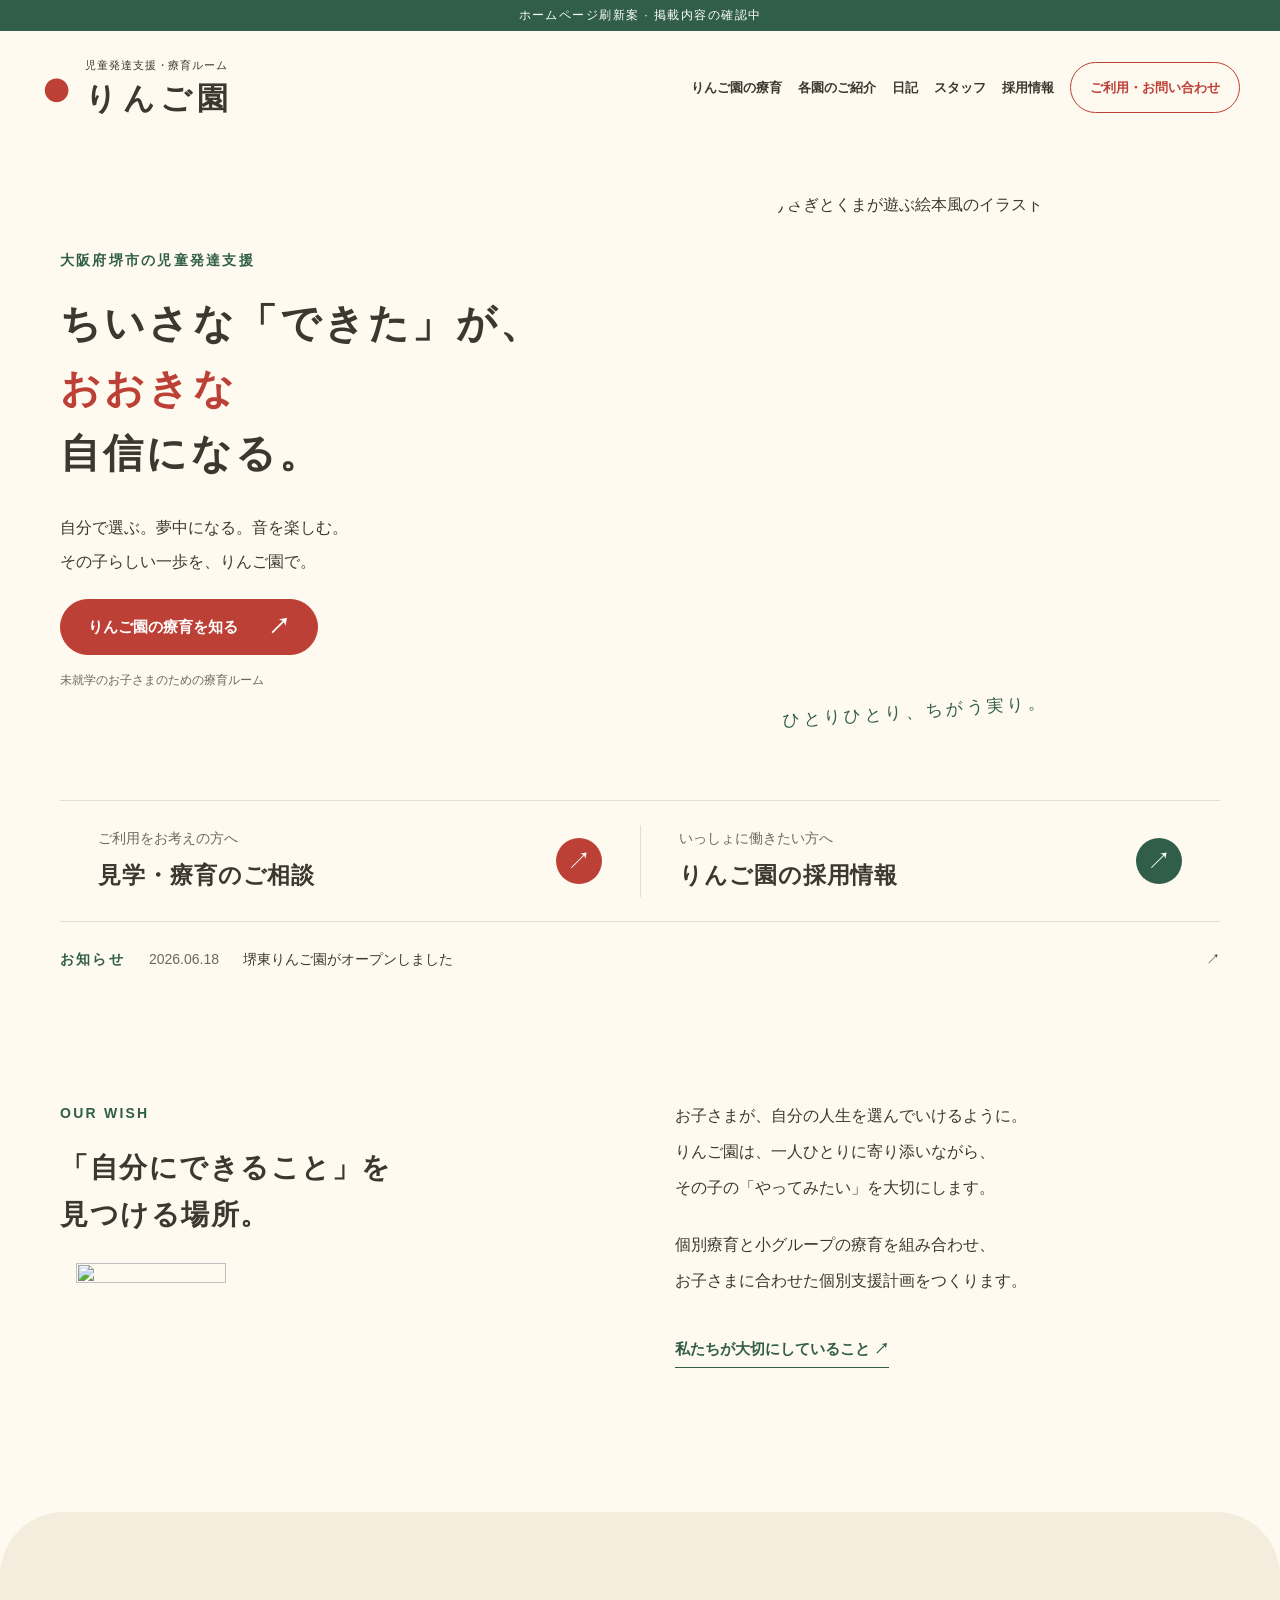
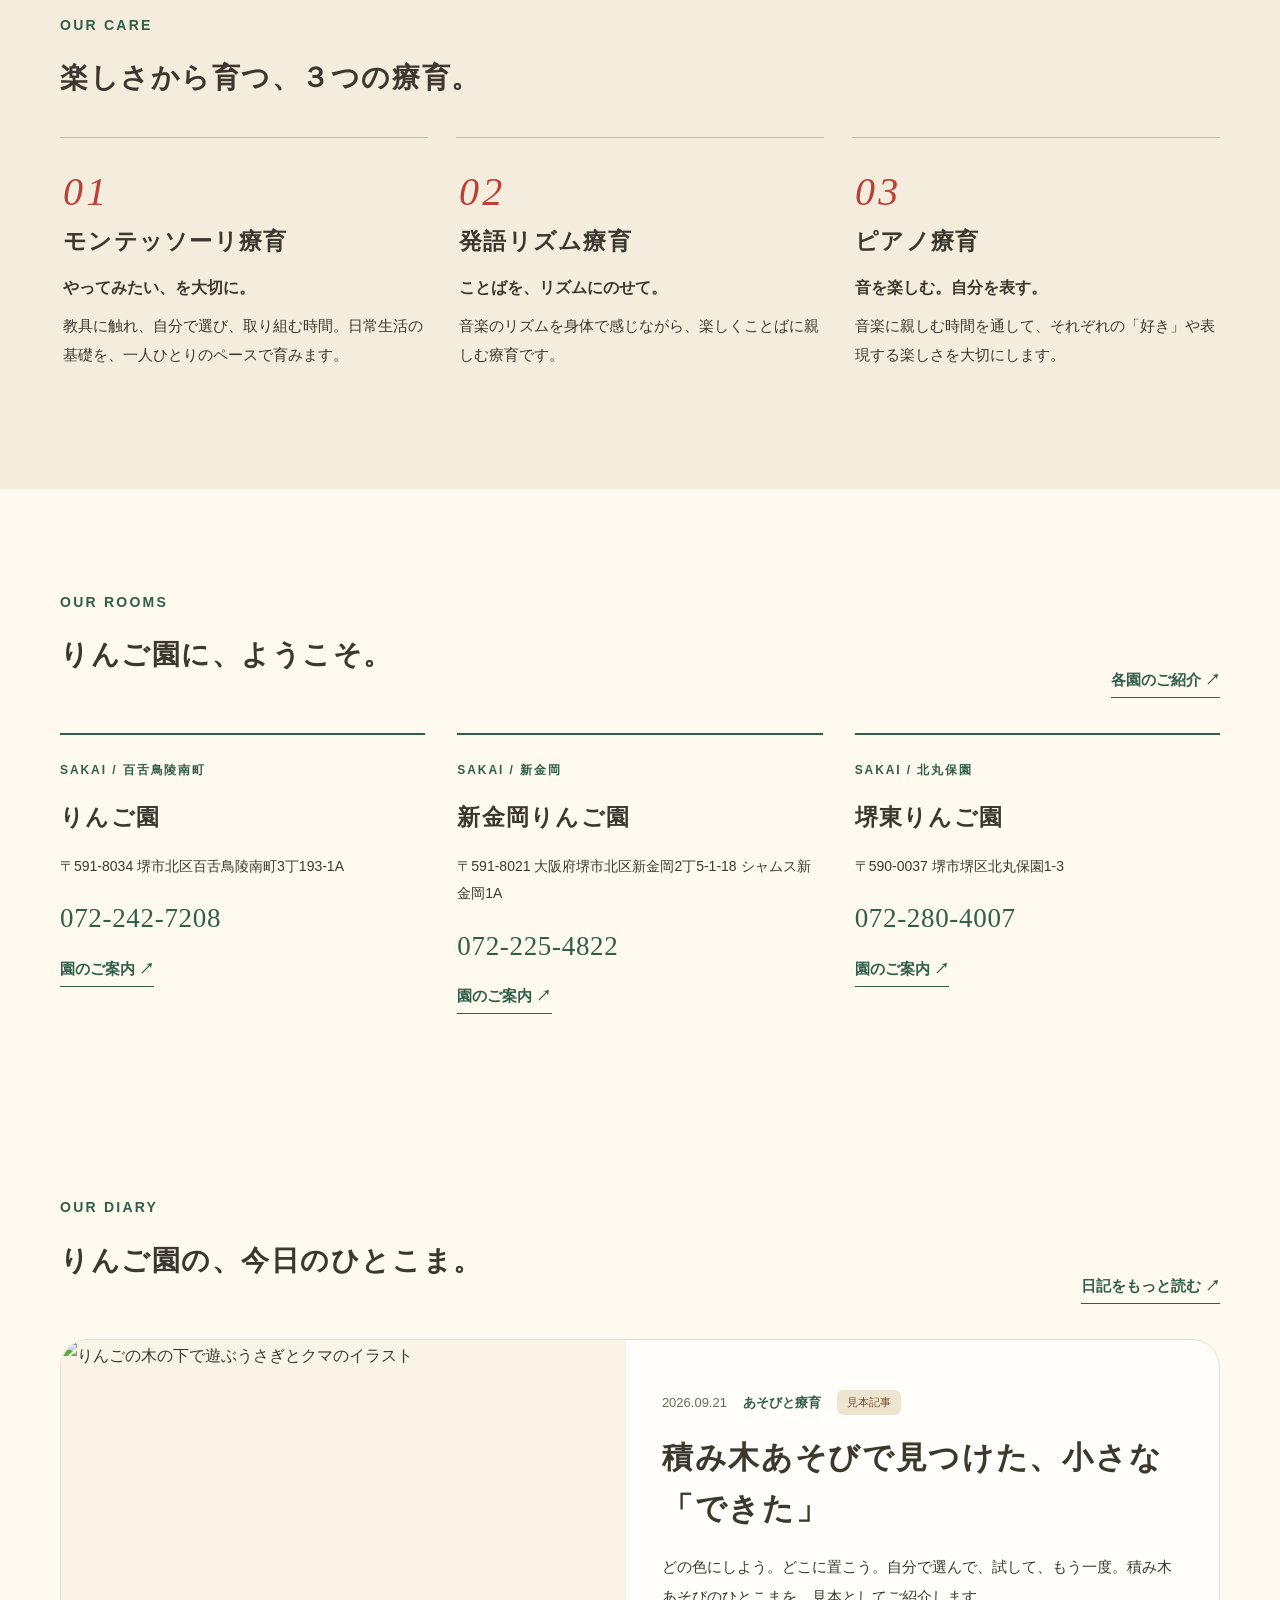
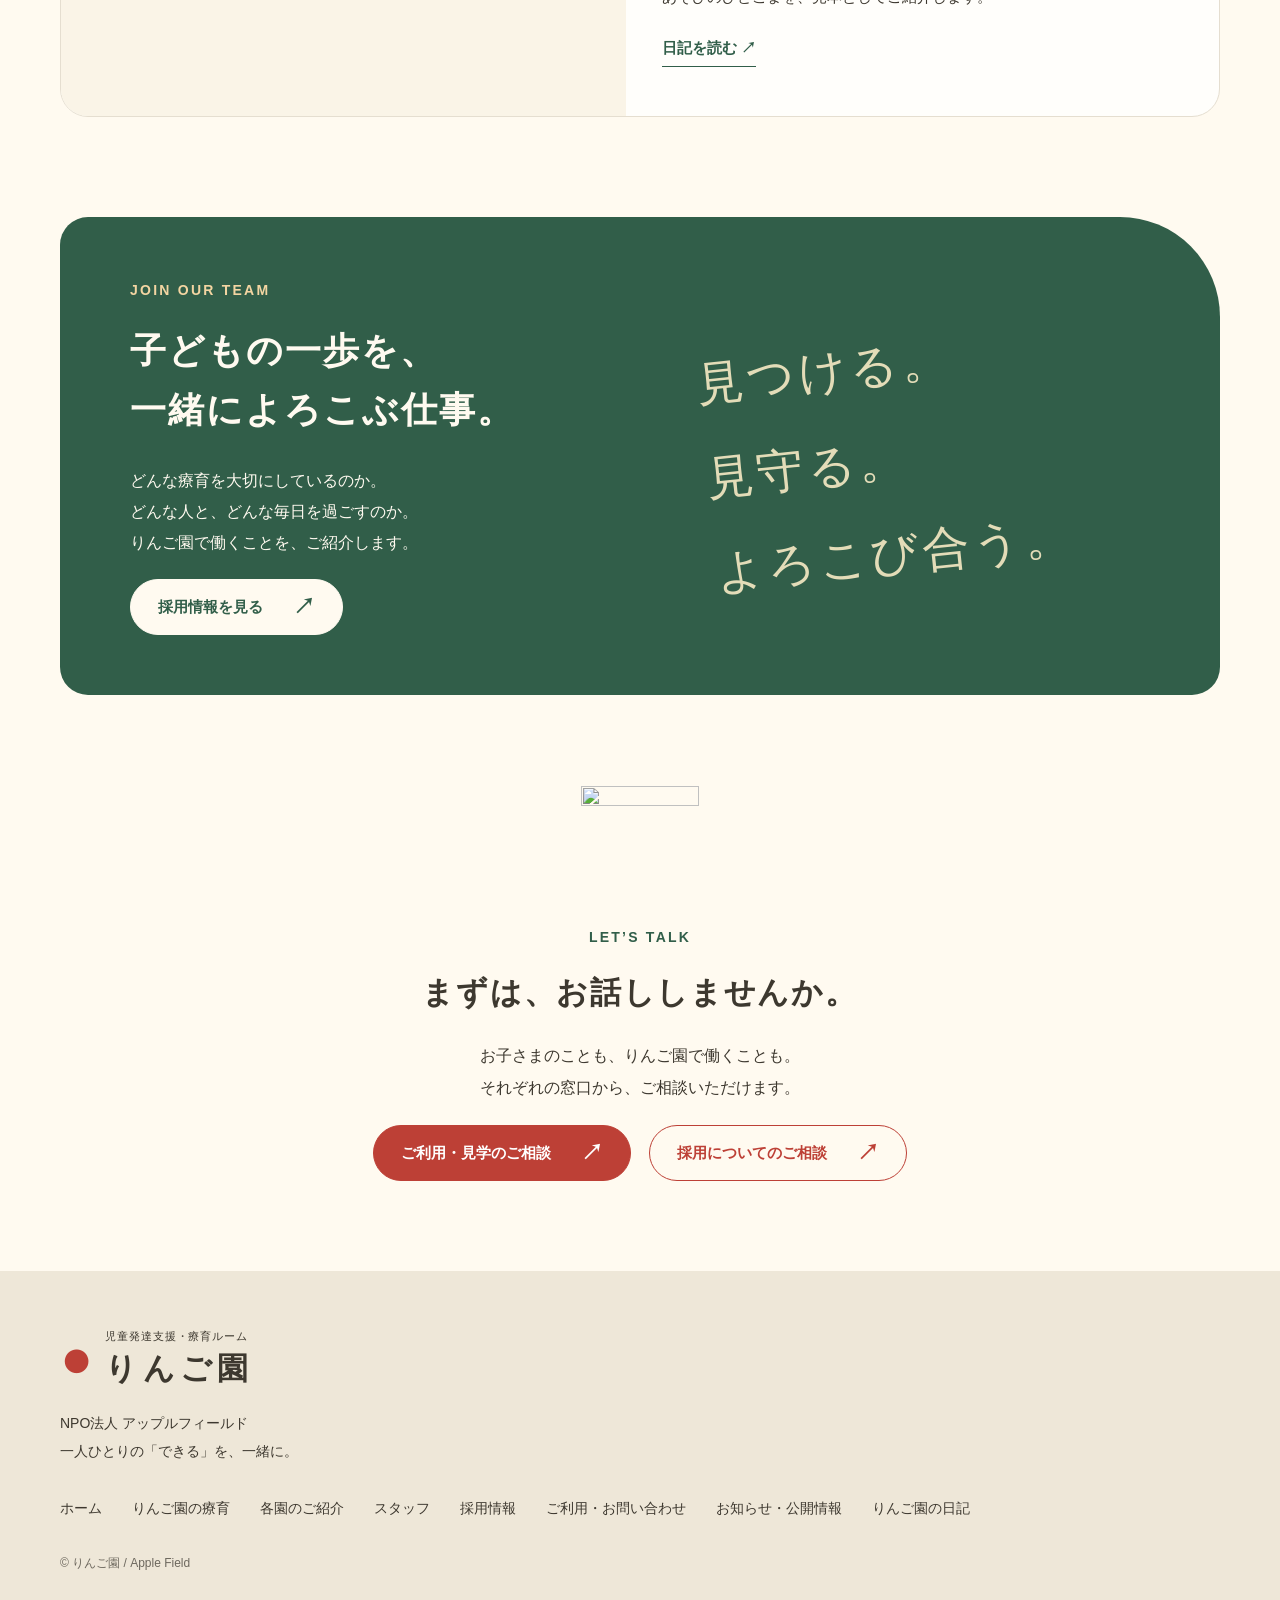
==== index.html @ 33bf8aec "Add files via upload" ====
<!doctype html>
<html lang="ja">
<head>
<meta charset="utf-8">
<meta name="viewport" content="width=device-width,initial-scale=1"><title>自分にできることを見つける場所 | 療育ルーム りんご園</title>
<meta name="description" content="大阪府堺市の未就学児向け療育ルーム。モンテッソーリ・発語リズム・ピアノの療育と、りんご園の採用情報をご案内します。">
<meta name="robots" content="noindex,nofollow">
<meta property="og:title" content="自分にできることを見つける場所 | 療育ルーム りんご園">
<meta property="og:description" content="大阪府堺市の未就学児向け療育ルーム。モンテッソーリ・発語リズム・ピアノの療育と、りんご園の採用情報をご案内します。">
<meta property="og:type" content="website">
<meta property="og:locale" content="ja_JP">
<link rel="stylesheet" href="style.css">
<link rel="stylesheet" href="blog.css">
</head>
<body><a class="skip" href="#main">本文へ移動</a>
<div class="draft">ホームページ刷新案 · 掲載内容の確認中</div>
<header class="header"><a class="brand" href="index.html" aria-current="page"><span class="brand-mark" aria-hidden="true">●</span><span><small>児童発達支援・療育ルーム</small><strong>りんご園</strong></span></a><button class="menu-toggle" aria-expanded="false" aria-controls="navigation">メニュー</button>
<nav id="navigation" aria-label="メインメニュー"><a href="care.html">りんご園の療育</a><a href="rooms.html">各園のご紹介</a><a href="blog.html">日記</a><a href="staff.html">スタッフ</a><a href="recruit.html">採用情報</a><a href="contact.html">ご利用・お問い合わせ</a>
</nav>
</header>
<main id="main"><!-- トップのメインビジュアル -->
<section class="hero wrap">
<div class="hero-copy">
<p class="eyebrow">大阪府堺市の児童発達支援</p>
<h1>ちいさな「できた」が、<br><em>おおきな</em><br>自信になる。</h1>
<p class="hero-desc">自分で選ぶ。夢中になる。音を楽しむ。<br>その子らしい一歩を、りんご園で。</p><a class="button " href="care.html">りんご園の療育を知る<span aria-hidden="true">↗</span></a>
<p class="hero-note">未就学のお子さまのための療育ルーム</p>
</div>
<div class="hero-art"><img src="assets/orchard.png" alt="りんごの木の下で、うさぎとくまが遊ぶ絵本風のイラスト" width="1536" height="1024">
<p class="art-caption">ひとりひとり、ちがう実り。</p>
</div>
</section>
<section class="entry wrap" aria-label="目的別のご案内"><a href="contact.html"><span class="entry-label">ご利用をお考えの方へ</span><strong>見学・療育のご相談</strong><span class="circle-arrow">↗</span></a><a href="recruit.html"><span class="entry-label">いっしょに働きたい方へ</span><strong>りんご園の採用情報</strong><span class="circle-arrow">↗</span></a>
</section>
<section class="news-strip wrap"><span class="eyebrow">お知らせ</span><time datetime="2026-06-18">2026.06.18</time><a href="news.html">堺東りんご園がオープンしました <span aria-hidden="true">↗</span></a>
</section><!-- 療育の考え方 -->
<section class="section wrap about">
<div>
<p class="eyebrow">OUR WISH</p>
<h2>「自分にできること」を<br>見つける場所。</h2><img class="bear-accent" src="assets/bear-apple.png" alt="" aria-hidden="true" width="1280" height="1280" loading="lazy" decoding="async">
</div>
<div>
<p>お子さまが、自分の人生を選んでいけるように。<br>りんご園は、一人ひとりに寄り添いながら、<br>その子の「やってみたい」を大切にします。</p>
<p>個別療育と小グループの療育を組み合わせ、<br>お子さまに合わせた個別支援計画をつくります。</p><a class="text-link" href="care.html">私たちが大切にしていること ↗</a>
</div>
</section><!-- ３本の柱 -->
<section class="section tinted">
<div class="wrap">
<p class="eyebrow">OUR CARE</p>
<h2>楽しさから育つ、３つの療育。</h2>
<div class="feature-grid">
<article class="feature">
<div class="feature-text"><span class="number">01</span>
<h3>モンテッソーリ療育</h3>
<p class="catch">やってみたい、を大切に。</p>
<p>教具に触れ、自分で選び、取り組む時間。日常生活の基礎を、一人ひとりのペースで育みます。</p>
</div>
</article>
<article class="feature">
<div class="feature-text"><span class="number">02</span>
<h3>発語リズム療育</h3>
<p class="catch">ことばを、リズムにのせて。</p>
<p>音楽のリズムを身体で感じながら、楽しくことばに親しむ療育です。</p>
</div>
</article>
<article class="feature">
<div class="feature-text"><span class="number">03</span>
<h3>ピアノ療育</h3>
<p class="catch">音を楽しむ。自分を表す。</p>
<p>音楽に親しむ時間を通して、それぞれの「好き」や表現する楽しさを大切にします。</p>
</div>
</article>
</div>
</div>
</section>
<section class="section wrap">
<div class="section-head">
<div>
<p class="eyebrow">OUR ROOMS</p>
<h2>りんご園に、ようこそ。</h2>
</div><a class="text-link" href="rooms.html">各園のご紹介 ↗</a>
</div>
<div class="room-grid">
<article class="room">
<p class="eyebrow">SAKAI / 百舌鳥陵南町</p>
<h3>りんご園</h3>
<p>〒591-8034 堺市北区百舌鳥陵南町3丁193-1A</p><a class="phone" href="tel:0722427208">072-242-7208</a><a class="text-link" href="rooms.html">園のご案内 ↗</a>
</article>
<article class="room">
<p class="eyebrow">SAKAI / 新金岡</p>
<h3>新金岡りんご園</h3>
<p>〒591-8021 大阪府堺市北区新金岡2丁5-1-18 シャムス新金岡1A</p><a class="phone" href="tel:0722254822">072-225-4822</a><a class="text-link" href="rooms.html">園のご案内 ↗</a>
</article>
<article class="room">
<p class="eyebrow">SAKAI / 北丸保園</p>
<h3>堺東りんご園</h3>
<p>〒590-0037 堺市堺区北丸保園1-3</p><a class="phone" href="tel:0722804007">072-280-4007</a><a class="text-link" href="rooms.html">園のご案内 ↗</a>
</article>
</div>
</section><section class="section wrap blog-home"><div class="section-head"><div><p class="eyebrow">OUR DIARY</p><h2>りんご園の、今日のひとこま。</h2></div><a class="text-link" href="blog.html">日記をもっと読む ↗</a></div><div class="blog-list" data-blog-list data-limit="1"></div><noscript><p>日記を表示するにはJavaScriptを有効にしてください。</p></noscript></section><!-- 採用への入り口 -->
<section class="recruit-banner wrap">
<div>
<p class="eyebrow">JOIN OUR TEAM</p>
<h2>子どもの一歩を、<br>一緒によろこぶ仕事。</h2>
<p>どんな療育を大切にしているのか。<br>どんな人と、どんな毎日を過ごすのか。<br>りんご園で働くことを、ご紹介します。</p><a class="button light" href="recruit.html">採用情報を見る<span aria-hidden="true">↗</span></a>
</div>
<div class="recruit-words" aria-hidden="true">見つける。<br>見守る。<br>よろこび合う。</div>
</section>
<section class="cta wrap bear-cta"><img class="bear-accent" src="assets/bear-wave.png" alt="" aria-hidden="true" width="1280" height="1280" loading="lazy" decoding="async">
<p class="eyebrow">LET’S TALK</p>
<h2>まずは、お話ししませんか。</h2>
<p>お子さまのことも、りんご園で働くことも。<br>それぞれの窓口から、ご相談いただけます。</p>
<div class="actions"><a class="button " href="contact.html">ご利用・見学のご相談<span aria-hidden="true">↗</span></a><a class="button outline" href="recruit.html#inquiry">採用についてのご相談<span aria-hidden="true">↗</span></a>
</div>
</section>
</main>
<footer>
<div class="footer-inner">
<div class="brand"><span class="brand-mark" aria-hidden="true">●</span><span><small>児童発達支援・療育ルーム</small><strong>りんご園</strong></span>
</div>
<p>NPO法人 アップルフィールド<br>一人ひとりの「できる」を、一緒に。</p>
<div class="footer-links"><a href="index.html">ホーム</a><a href="care.html">りんご園の療育</a><a href="rooms.html">各園のご紹介</a><a href="staff.html">スタッフ</a><a href="recruit.html">採用情報</a><a href="contact.html">ご利用・お問い合わせ</a><a href="news.html">お知らせ・公開情報</a>
<a href="blog.html">りんご園の日記</a></div>
<p class="fine">© りんご園 / Apple Field</p>
</div>
</footer>
<script src="blog-data.js" defer></script>
<script src="blog.js" defer></script>
<script src="script.js" defer>
</script>
</body>
</html>
---- style.css ----
/* 共通設定：配色・文字・余白 */
:root{--cream:#fffaf0;--paper:#fffefb;--red:#bd4036;--red-dark:#98332e;--green:#315e49;--ink:#3d382f;--muted:#6d685e;--line:#e5ded0;--tint:#f4eddd;--radius:24px;--space:100px;--font:"Hiragino Maru Gothic ProN","Yu Gothic","Meiryo","Noto Sans CJK JP",sans-serif}*{box-sizing:border-box}html{scroll-behavior:smooth;scroll-padding-top:100px}body{margin:0;color:var(--ink);background:var(--cream);font:16px/1.95 var(--font);overflow-wrap:anywhere}a{color:inherit;text-decoration:none}button{font:inherit}a,button,summary{-webkit-tap-highlight-color:transparent}a:focus-visible,button:focus-visible,summary:focus-visible{outline:3px solid var(--green);outline-offset:5px}img{display:block;max-width:100%;object-fit:cover}p{margin:0 0 1.3em}h1,h2,h3{line-height:1.65;letter-spacing:.055em;margin:0 0 .7em;font-weight:700}h1{font-size:clamp(30px,3.1vw,47px)}h2{font-size:clamp(25px,2.2vw,34px)}h3{font-size:21px}.wrap{width:min(1160px,calc(100% - 80px));margin-inline:auto}.narrow{max-width:840px}.section{padding-block:var(--space)}.compact{padding-top:20px}.eyebrow{font-size:14px;letter-spacing:.16em;font-weight:700;color:var(--green);margin:0 0 16px}.draft{background:var(--green);color:white;text-align:center;font-size:12px;letter-spacing:.12em;padding:4px 12px}.header{max-width:1440px;margin:auto;padding:24px 40px;display:flex;align-items:center;justify-content:space-between;gap:24px}.brand{display:flex;align-items:center;gap:12px;flex-shrink:0}.brand-mark{font-size:55px;color:var(--red);line-height:1}.brand small{display:block;font-size:11px;letter-spacing:.08em}.brand strong{display:block;font-size:31px;letter-spacing:.17em;line-height:1.4}.header nav{display:flex;gap:25px;align-items:center}.header nav a{font-size:14px;font-weight:700;position:relative;padding:10px 0}.header nav a[aria-current]{color:var(--red)}.header nav a[aria-current]:after{content:"";position:absolute;height:3px;background:var(--red);bottom:0;left:0;right:0;border-radius:3px}.header nav a:last-child{padding:12px 19px;border:1px solid var(--red);border-radius:40px;color:var(--red)}.menu-toggle{display:none}.skip{position:absolute;top:-100px}.skip:focus{top:5px;left:8px;z-index:100;background:#fff;padding:10px}.hero{display:grid;grid-template-columns:1fr 1.12fr;align-items:center;padding-block:45px 50px;gap:8px}.hero h1{line-height:1.65;margin-bottom:24px;letter-spacing:.08em}.hero h1 em{font-style:normal;color:var(--red)}.hero-desc{line-height:2.1}.hero-note{font-size:12px;color:var(--muted);margin:14px 0 0}.hero-art{position:relative}.hero-art img{width:100%;height:auto;aspect-ratio:1.14;object-fit:contain;mix-blend-mode:multiply}.art-caption{font-size:17px;text-align:center;letter-spacing:.2em;color:var(--green);transform:rotate(-4deg);margin-top:-28px}.button{display:inline-flex;justify-content:center;align-items:center;gap:30px;border:1px solid var(--red);background:var(--red);color:#fff;padding:15px 27px;border-radius:50px;font-size:15px;font-weight:bold;transition:background .2s,transform .2s;line-height:1.6}.button:hover{background:var(--red-dark);transform:translateY(-2px)}.button span{font-size:22px;line-height:1}.button.outline{background:transparent;color:var(--red)}.button.outline:hover{background:#f9e9e1}.button.light{background:var(--cream);color:var(--green);border-color:var(--cream)}.entry{display:grid;grid-template-columns:1fr 1fr;border-block:1px solid var(--line);padding-block:24px}.entry>a{display:grid;grid-template-columns:1fr auto;align-items:center;padding:0 38px;position:relative}.entry>a+ a{border-left:1px solid var(--line)}.entry-label{font-size:14px;color:var(--muted)}.entry strong{font-size:23px;grid-column:1;letter-spacing:.04em}.circle-arrow{grid-column:2;grid-row:1/3;background:var(--red);color:#fff;width:46px;height:46px;display:grid;place-items:center;border-radius:50%;font-size:24px}.entry>a:nth-child(2) .circle-arrow{background:var(--green)}.entry>a:hover strong{color:var(--red)}.news-strip{display:flex;gap:24px;align-items:center;padding:24px 0;font-size:14px}.news-strip .eyebrow{margin:0}.news-strip time{color:var(--muted)}.news-strip a{flex:1}.news-strip a span{float:right}.about,.two-column{display:grid;grid-template-columns:1fr 1fr;gap:70px}.about p{line-height:2.25}.text-link{display:inline-block;color:var(--green);font-weight:700;border-bottom:1px solid var(--green);padding:3px 0;margin-top:12px;font-size:15px}.tinted{background:var(--tint);border-radius:64px 64px 0 0}.feature-grid{display:grid;grid-template-columns:repeat(3,1fr);gap:28px;margin-top:35px}.feature{min-width:0}.feature img{width:100%;aspect-ratio:1.22;height:auto;border-radius:45% 45% 18px 18px}.feature-text{padding:22px 3px 0}.number{color:var(--red);font:italic 27px Georgia,serif;letter-spacing:.08em}.feature h3{margin:8px 0 12px}.feature p{font-size:15px;line-height:1.9}.feature .catch{font-weight:bold;font-size:16px;margin-bottom:9px}.section-head{display:flex;justify-content:space-between;align-items:end;margin-bottom:35px;gap:20px}.room-grid{display:grid;grid-template-columns:repeat(3,1fr);gap:32px;margin-top:30px}.room{padding-top:24px;border-top:2px solid var(--green)}.room h3{font-size:23px}.room p{font-size:14px}.room .eyebrow{font-size:12px}.phone{font:27px/1.5 Georgia,serif;display:block;letter-spacing:.025em;color:var(--green)}.recruit-banner{background:var(--green);color:var(--cream);border-radius:28px 100px 28px 28px;padding:60px 70px;display:grid;grid-template-columns:1.2fr 1fr;gap:40px}.recruit-banner .eyebrow{color:#f3d5a2}.recruit-banner h2{font-size:36px}.recruit-words{align-self:center;font-size:clamp(27px,3.7vw,50px);line-height:2;letter-spacing:.08em;color:#e3dcb8;transform:rotate(-6deg)}.cta{text-align:center;padding-block:90px}.cta h2{font-size:31px}.actions{display:flex;justify-content:center;gap:18px;flex-wrap:wrap}.cta p{line-height:2}.page-intro{padding-block:65px 50px;border-bottom:1px solid var(--line);margin-bottom:45px}.page-intro h1{font-size:40px;color:var(--green)}.lead{max-width:780px;line-height:2.1}.soft-panel{background:var(--tint);border-radius:var(--radius);padding:35px}.pending{color:#795034!important;font-size:14px!important;line-height:1.9}.note{font-size:14px;color:var(--muted)}.specs{margin:30px 0 0}.specs>div{display:grid;grid-template-columns:180px 1fr;gap:25px;border-top:1px solid var(--line);padding:20px 0}.specs dt{font-weight:bold}.specs dd{margin:0}.faq{margin-top:30px;border-top:1px solid var(--line)}details{border-bottom:1px solid var(--line)}summary{list-style:none;display:flex;align-items:center;gap:18px;padding:24px 4px;cursor:pointer;font-weight:bold}summary::-webkit-details-marker{display:none}.q{color:var(--red);font:bold 23px Georgia,serif}.plus{margin-left:auto;color:var(--green);font-size:23px}details[open] .plus{transform:rotate(45deg)}.answer{padding:0 42px 25px;line-height:2}.photo-row{display:grid;grid-template-columns:repeat(3,1fr);gap:25px;margin-top:30px}.photo-row img{border-radius:20px;height:auto}.small-cta{padding:35px 0 70px}.news-item{padding:30px 0;border-bottom:1px solid var(--line)}.news-item h2{font-size:23px}.news-item time{font-size:14px;color:var(--muted)}footer{background:#eee7d8;padding:55px 0 25px}.footer-inner{width:min(1160px,calc(100% - 80px));margin:auto}.footer-inner>p{font-size:14px;margin:20px 0}.footer-links{display:flex;flex-wrap:wrap;gap:14px 30px;margin-block:30px}.footer-links a{font-size:14px}.fine{color:var(--muted);font-size:12px!important}
/* タブレットとスマートフォン */
@media(max-width:1100px){.header{padding:20px 30px;position:relative;flex-wrap:wrap}.menu-toggle{display:block;border:1px solid var(--green);border-radius:30px;color:var(--green);background:transparent;padding:10px 18px;font-size:14px}.header nav{display:none;width:100%;flex-direction:column;align-items:stretch;gap:6px;padding-top:15px}.header nav.open{display:flex}.header nav a{padding:12px}.header nav a:last-child{text-align:center}.hero h1{font-size:34px}.entry>a{padding-inline:20px}.entry strong{font-size:20px}.recruit-banner{padding:45px}.feature-grid{gap:22px}.room-grid{gap:22px}}
@media(max-width:700px){:root{--space:65px}.wrap,.footer-inner{width:calc(100% - 40px)}.draft{font-size:11px}.header{padding:18px 20px}.brand strong{font-size:27px}.brand small{font-size:10px}.brand-mark{font-size:44px}.hero{grid-template-columns:1fr;padding-top:30px;gap:0}.hero h1{font-size:34px}.hero-art img{max-height:350px;aspect-ratio:1.35}.hero-art{margin-top:20px}.art-caption{font-size:15px;margin-top:-15px}.hero-desc{font-size:15px}.entry{grid-template-columns:1fr;padding:0}.entry>a{padding:22px 4px}.entry>a+a{border-left:0;border-top:1px solid var(--line)}.entry strong{font-size:21px}.news-strip{display:grid;grid-template-columns:auto 1fr;gap:5px 18px;padding-block:22px}.news-strip a{grid-column:1/-1}.about,.two-column{grid-template-columns:1fr;gap:24px}.about br{display:none}.feature-grid,.room-grid{grid-template-columns:1fr;gap:36px}.feature img{max-height:330px;aspect-ratio:1.4}.feature-text{padding-top:18px}.tinted{border-radius:32px 32px 0 0}.section-head{display:block}.section-head .text-link{margin:0}.room-grid{gap:25px}.room p{font-size:15px}.recruit-banner{padding:35px 25px;border-radius:25px 65px 25px 25px;grid-template-columns:1fr;gap:0}.recruit-banner h2{font-size:28px}.recruit-words{display:none}.cta{padding-block:65px}.cta h2{font-size:25px}.actions{flex-direction:column;align-items:center}.page-intro{padding-block:35px 30px;margin-bottom:35px}.page-intro h1{font-size:30px}.lead br{display:none}.specs>div{grid-template-columns:1fr;gap:5px;padding:17px 0}.specs dd{font-size:15px}.soft-panel{padding:25px}.answer{padding-left:8px;padding-right:8px}.photo-row{gap:10px}.photo-row img{border-radius:10px}.footer-links{gap:12px 20px}summary{font-size:15px;gap:10px}.button{max-width:100%}footer{padding-top:35px}}
@media(prefers-reduced-motion:reduce){html{scroll-behavior:auto}*{transition:none!important}}

/* ３本の柱は文章で紹介し、活動写真は別のギャラリーに掲載 */
.feature{border-top:1px solid #c9beaa;padding-top:8px}.number{font-size:40px}.feature h3{font-size:23px}

.hero-art img{border-radius:45% 45% 25% 25%} .footer-links [aria-current="page"]{color:var(--red);text-decoration:underline}
@media(max-width:700px){.hero h1{font-size:clamp(23px,6.9vw,30px);letter-spacing:.04em}.hero-art img{max-height:280px}}

/* 絵本のクマを、一般ページの案内に添える */
.bear-accent{display:block;width:144px;height:auto;object-fit:contain;pointer-events:none;user-select:none}
.about .bear-accent{width:150px;margin:24px 0 0 16px}
.bear-intro{display:grid;grid-template-columns:minmax(0,1fr) 164px;gap:32px;align-items:center}
.bear-intro-copy{min-width:0}
.bear-intro .bear-accent{width:164px;justify-self:end}
.bear-cta>.bear-accent{width:118px;margin:0 auto 20px}
@media(max-width:700px){.bear-intro{grid-template-columns:minmax(0,1fr) 76px;gap:12px}.bear-intro .bear-accent{width:76px;align-self:start;margin-top:24px}.bear-intro h1{font-size:clamp(24px,6vw,30px)}.about .bear-accent{width:100px;margin:16px 0 0}.bear-cta>.bear-accent{width:96px;margin-bottom:16px}}
/* スタッフ・採用・移行した公開資料 */
.staff-grid{display:grid;grid-template-columns:repeat(3,minmax(0,1fr));gap:24px;margin-top:32px}
.staff-card{padding:30px;background:var(--paper);border:1px solid var(--line);border-radius:24px}
.staff-card-top{display:flex;align-items:center;gap:16px;margin-bottom:22px}
.staff-monogram{display:grid;place-items:center;width:62px;height:62px;flex-shrink:0;border-radius:50% 45% 48% 40%;background:#eee5d1;color:var(--green);font-size:25px}
.staff-nickname{font-size:13px;color:var(--muted);margin:0}.staff-card h3{font-size:22px;margin:2px 0 0}.staff-card p{font-size:15px}.staff-role{font-weight:bold;color:var(--green);margin-bottom:12px}.staff-qualifications{font-size:12px!important;line-height:1.9;padding-bottom:18px;border-bottom:1px solid var(--line)}
.staff-card>p:last-child,.work-card>p:last-child{margin-bottom:0}.draft-note{border-left:3px solid #bca37a;padding-left:15px;max-width:800px}
.recruit-intro{padding-bottom:42px}.page-links{display:flex;gap:12px 28px;flex-wrap:wrap;margin-top:30px;font-size:14px;font-weight:bold;color:var(--green)}.page-links a{border-bottom:1px solid var(--line);padding-bottom:7px}
.work-grid{display:grid;grid-template-columns:repeat(3,minmax(0,1fr));gap:30px}.work-card{border-top:1px solid var(--line);padding-top:20px}.work-card h3{font-size:21px;margin-top:12px}.work-card p{font-size:15px}.work-note{border-left:2px solid var(--green);padding:15px 0 15px 30px;align-self:center}
.document-list{padding:0;list-style:none;margin-top:25px}.document-list li{border-bottom:1px solid var(--line)}.document-list a{display:flex;align-items:center;justify-content:space-between;gap:20px;padding:18px 0}.document-list small{display:block;color:var(--muted);font-size:12px}.document-type{flex-shrink:0;font-size:12px;color:var(--green)}
.bear-accent{transform-origin:50% 85%}.button span,.circle-arrow,.plus{transition:transform .25s ease}.button:hover span,.button:focus-visible span{transform:translate(2px,-2px)}.entry>a:hover .circle-arrow{transform:rotate(8deg)}.staff-card{transition:box-shadow .25s ease}.document-list a:hover{color:var(--green)}
@media(hover:hover){.staff-card:hover{box-shadow:0 8px 24px #315e490c}}
@media(max-width:1000px){.staff-grid{grid-template-columns:repeat(2,minmax(0,1fr))}}
@media(max-width:700px){.staff-grid,.work-grid{grid-template-columns:1fr;gap:22px}.staff-card{padding:24px}.work-note{padding-left:22px}.document-list a{align-items:flex-start;gap:12px}.document-type{font-size:11px}.page-links{gap:12px 18px}}
@media(prefers-reduced-motion:reduce){*,*::before,*::after{animation:none!important;transition:none!important}html{scroll-behavior:auto}}
---- blog.css ----
.blog-toolbar{display:flex;align-items:center;justify-content:space-between;gap:20px;margin-bottom:32px;flex-wrap:wrap}
.blog-filters{display:flex;gap:10px;flex-wrap:wrap}.blog-filters button{border:1px solid var(--line);border-radius:30px;background:transparent;color:var(--green);padding:8px 20px;cursor:pointer;font-size:14px}.blog-filters button[aria-pressed=true]{background:var(--green);color:var(--paper);border-color:var(--green)}.blog-count{font-size:13px;color:var(--muted);margin:0}
.blog-list{display:grid;gap:30px}.blog-card{border:1px solid var(--line);background:var(--paper);border-radius:28px;overflow:hidden}.blog-card-link{display:grid;grid-template-columns:1fr 1.05fr;align-items:center}.blog-card-copy{padding:36px}.blog-card h2{font-size:clamp(23px,2.4vw,31px);margin:18px 0}.blog-card p{font-size:15px}.blog-card .text-link{margin-top:0}.blog-cover{width:100%;height:auto;aspect-ratio:1.5;object-fit:cover;background:#faf4e7}.blog-card .blog-cover{height:100%;min-height:330px}.blog-cover-character{object-fit:contain;padding:30px;max-height:460px}.blog-meta{display:flex;gap:10px 16px;align-items:center;flex-wrap:wrap;font-size:13px;color:var(--muted)}.blog-category{color:var(--green);font-weight:bold}.sample-label{background:#eee5d1;color:#795034;padding:2px 10px;border-radius:6px;font-size:11px}.blog-empty{border:1px dashed var(--line);border-radius:20px;text-align:center;padding:60px 25px;color:var(--muted)}
.blog-article{max-width:800px;margin:auto}.blog-article>h1{margin:22px 0;font-size:clamp(27px,3.2vw,42px);line-height:1.65}.blog-lead{font-size:17px;line-height:2.1}.sample-notice{background:#f4eddd;border-left:3px solid #b79b65;padding:16px 20px;font-size:13px;line-height:1.9}.blog-figure{margin:32px 0 45px}.blog-figure img{border-radius:24px}.blog-figure figcaption{font-size:12px;color:var(--muted);text-align:center;margin-top:10px}.blog-body h2{font-size:25px;margin-top:46px;padding-left:18px;border-left:3px solid var(--green)}.blog-body p{line-height:2.25;white-space:pre-line}.blog-back{margin-top:50px;padding-top:30px;border-top:1px solid var(--line)}.breadcrumb{font-size:13px;display:flex;gap:14px;flex-wrap:wrap;margin:25px auto 40px}.breadcrumb a{text-decoration:underline;text-underline-offset:4px}.blog-home{padding-top:80px}.blog-noscript{padding:25px;background:var(--tint)}
.editor-intro{padding-block:45px 25px}.editor-intro h1{font-size:34px;color:var(--green)}.editor-note{background:var(--tint);padding:18px 24px;border-radius:16px;font-size:14px}.editor-layout{display:grid;grid-template-columns:minmax(0,1fr) minmax(0,1fr);gap:35px;align-items:start;margin-bottom:70px}.editor-panel{background:var(--paper);border:1px solid var(--line);padding:28px;border-radius:24px}.editor-panel h2{font-size:22px}.editor-tools{display:flex;gap:12px;align-items:end;margin-bottom:24px}.editor-tools>label{flex:1}.editor-panel label,.editor-panel .field-label{display:block;font-weight:bold;font-size:14px}.editor-panel input:not([type=checkbox]),.editor-panel select,.editor-panel textarea{display:block;width:100%;border:1px solid #bfb7a8;border-radius:10px;background:white;color:var(--ink);font:inherit;font-size:15px;padding:11px 13px;margin-top:7px}.editor-panel textarea{resize:vertical;line-height:1.9}.editor-field{margin-bottom:22px}.editor-field small{font-weight:normal;display:block;color:var(--muted);margin-top:5px;font-size:12px}.editor-row{display:grid;grid-template-columns:1fr 1fr;gap:18px}.editor-panel .editor-check{display:flex;gap:10px;align-items:center;font-weight:normal}.editor-check input{width:19px;height:19px;accent-color:var(--green)}.editor-buttons{display:flex;gap:12px;flex-wrap:wrap}.editor-buttons .button{cursor:pointer;font-size:14px;padding:13px 20px}.editor-secondary{border:1px solid var(--line);background:transparent;color:var(--green);border-radius:10px;padding:10px 14px;font-size:13px;cursor:pointer;white-space:nowrap}.editor-status{font-size:14px;color:var(--green);padding:16px 0;margin:0;min-height:65px}.editor-preview-label{font-size:12px;letter-spacing:.12em;color:var(--muted);margin-bottom:24px}.editor-preview h1{font-size:27px}.editor-preview .blog-body h2{font-size:22px}.editor-preview .blog-figure{margin-block:24px}.editor-guide{font-size:14px}.editor-guide ol{padding-left:22px}.editor-guide details{margin-top:20px}.editor-guide summary{padding:15px 0}.editor-guide li{margin-bottom:8px}.editor-backup{display:flex;gap:12px;flex-wrap:wrap;align-items:center;margin-top:24px;padding-top:20px;border-top:1px solid var(--line)}.editor-backup label{font-weight:normal}.editor-backup input[type=file]{font-size:12px;padding:8px}.editor-panel :focus-visible{outline:3px solid var(--green);outline-offset:3px}.editor-panel [required]+small{color:var(--muted)}
@media(hover:hover){.blog-card{transition:box-shadow .25s ease}.blog-card:hover{box-shadow:0 10px 30px #315e4910}.blog-card:hover h2{color:var(--green)}}
@media(max-width:1100px){.editor-layout{grid-template-columns:1fr}.editor-preview{max-width:800px;margin:auto}.header nav{gap:6px}}
@media(min-width:1101px){.header nav{gap:16px}.header nav a{font-size:13px}}
@media(max-width:700px){.blog-card-link{grid-template-columns:1fr}.blog-card-copy{padding:25px}.blog-card .blog-cover{height:auto;min-height:0;aspect-ratio:1.5}.blog-article>h1{font-size:27px}.blog-body h2{font-size:22px}.blog-lead{font-size:16px}.editor-panel{padding:22px}.editor-row{grid-template-columns:1fr;gap:0}.editor-intro h1{font-size:28px}.editor-tools{flex-wrap:wrap}.editor-tools>label{flex-basis:100%}.editor-buttons{flex-direction:column}.editor-buttons .button{width:100%}.blog-filters{gap:8px}.blog-filters button{padding:7px 13px}.blog-home{padding-top:60px}}
@media(prefers-reduced-motion:reduce){.blog-card{transition:none}}
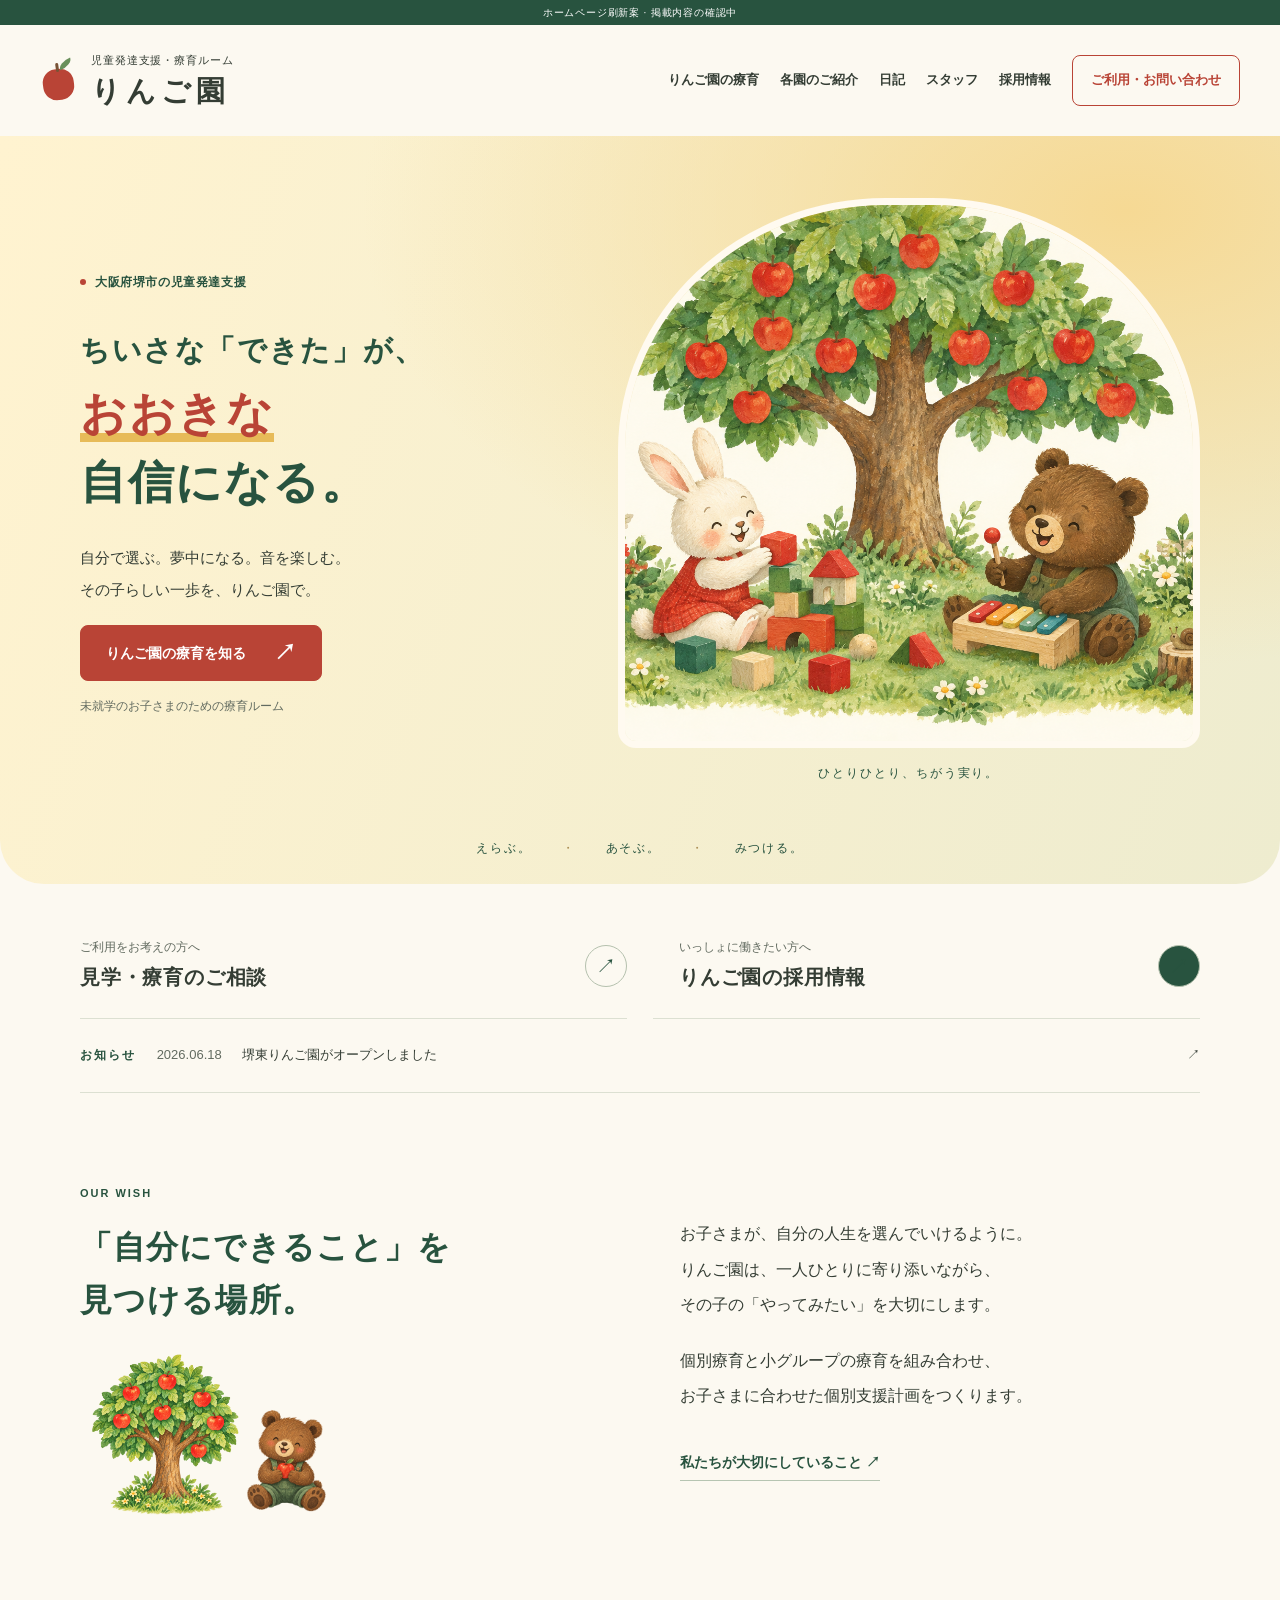
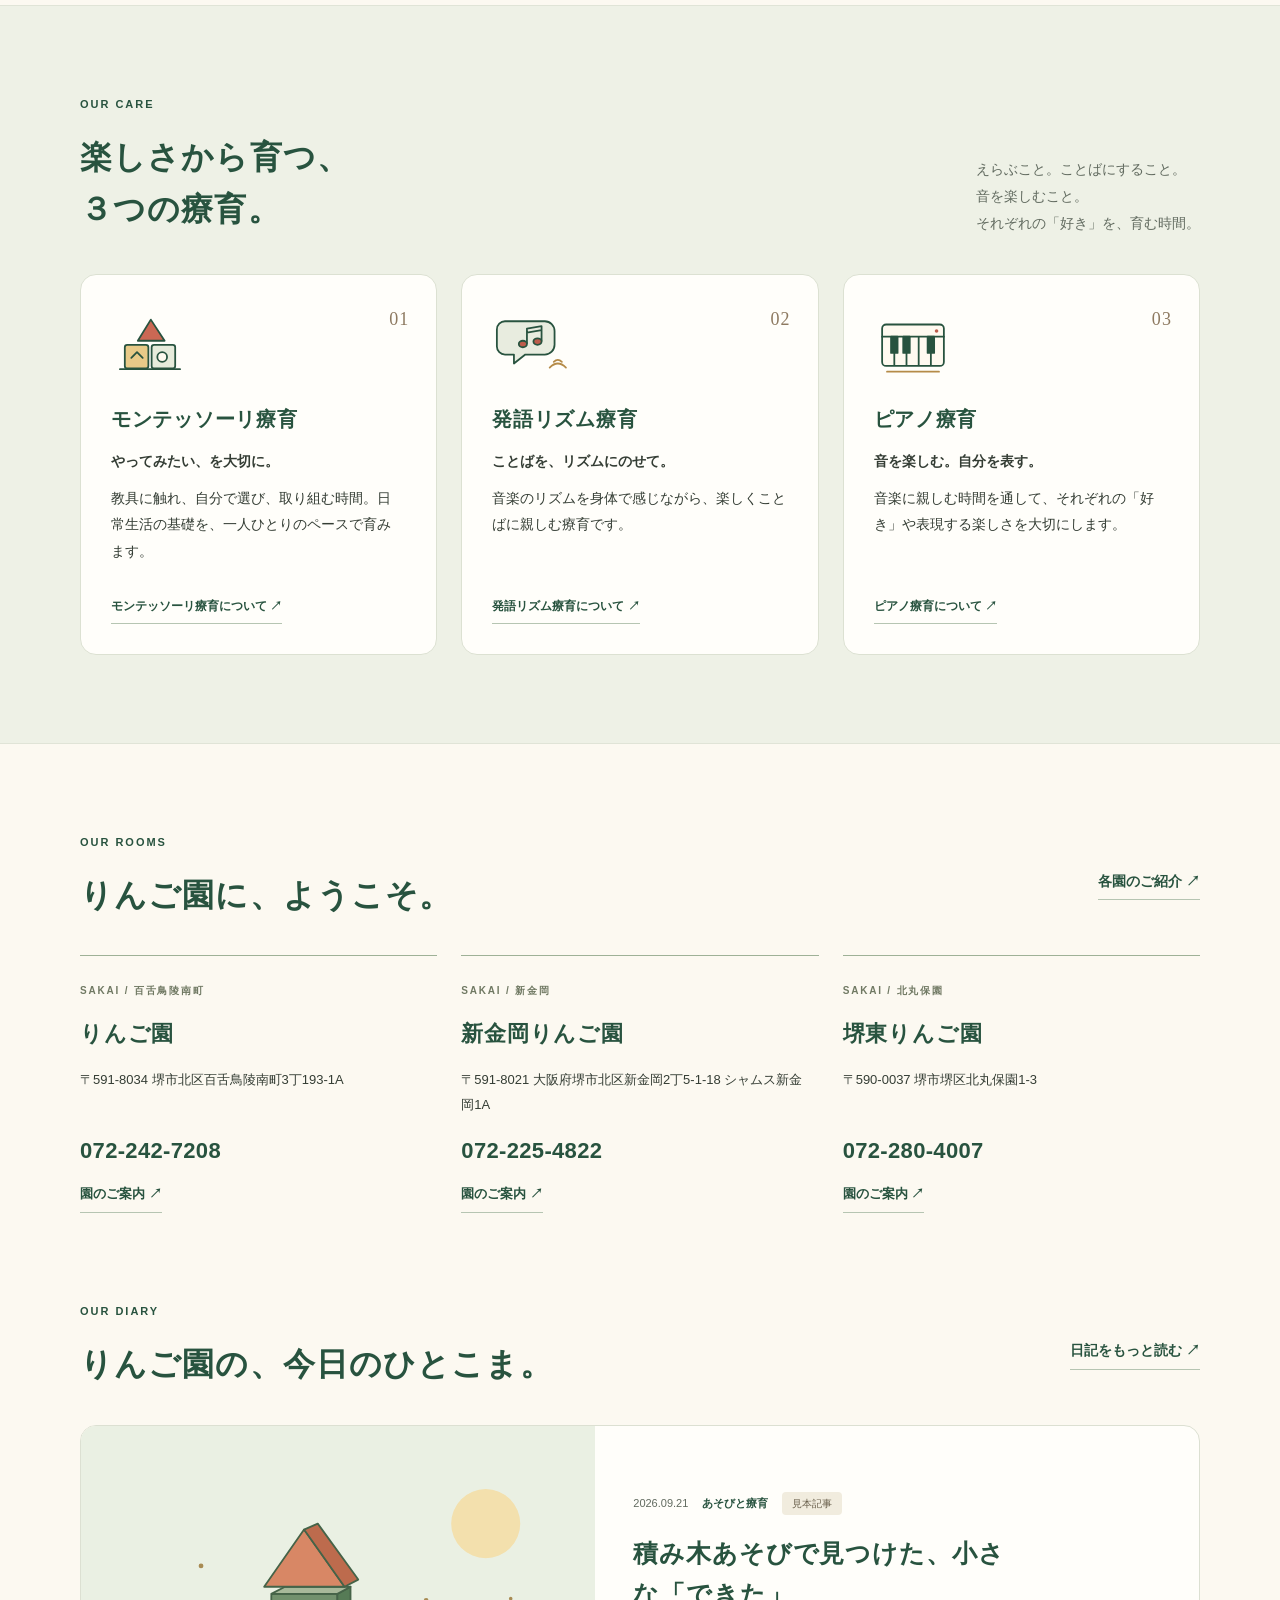
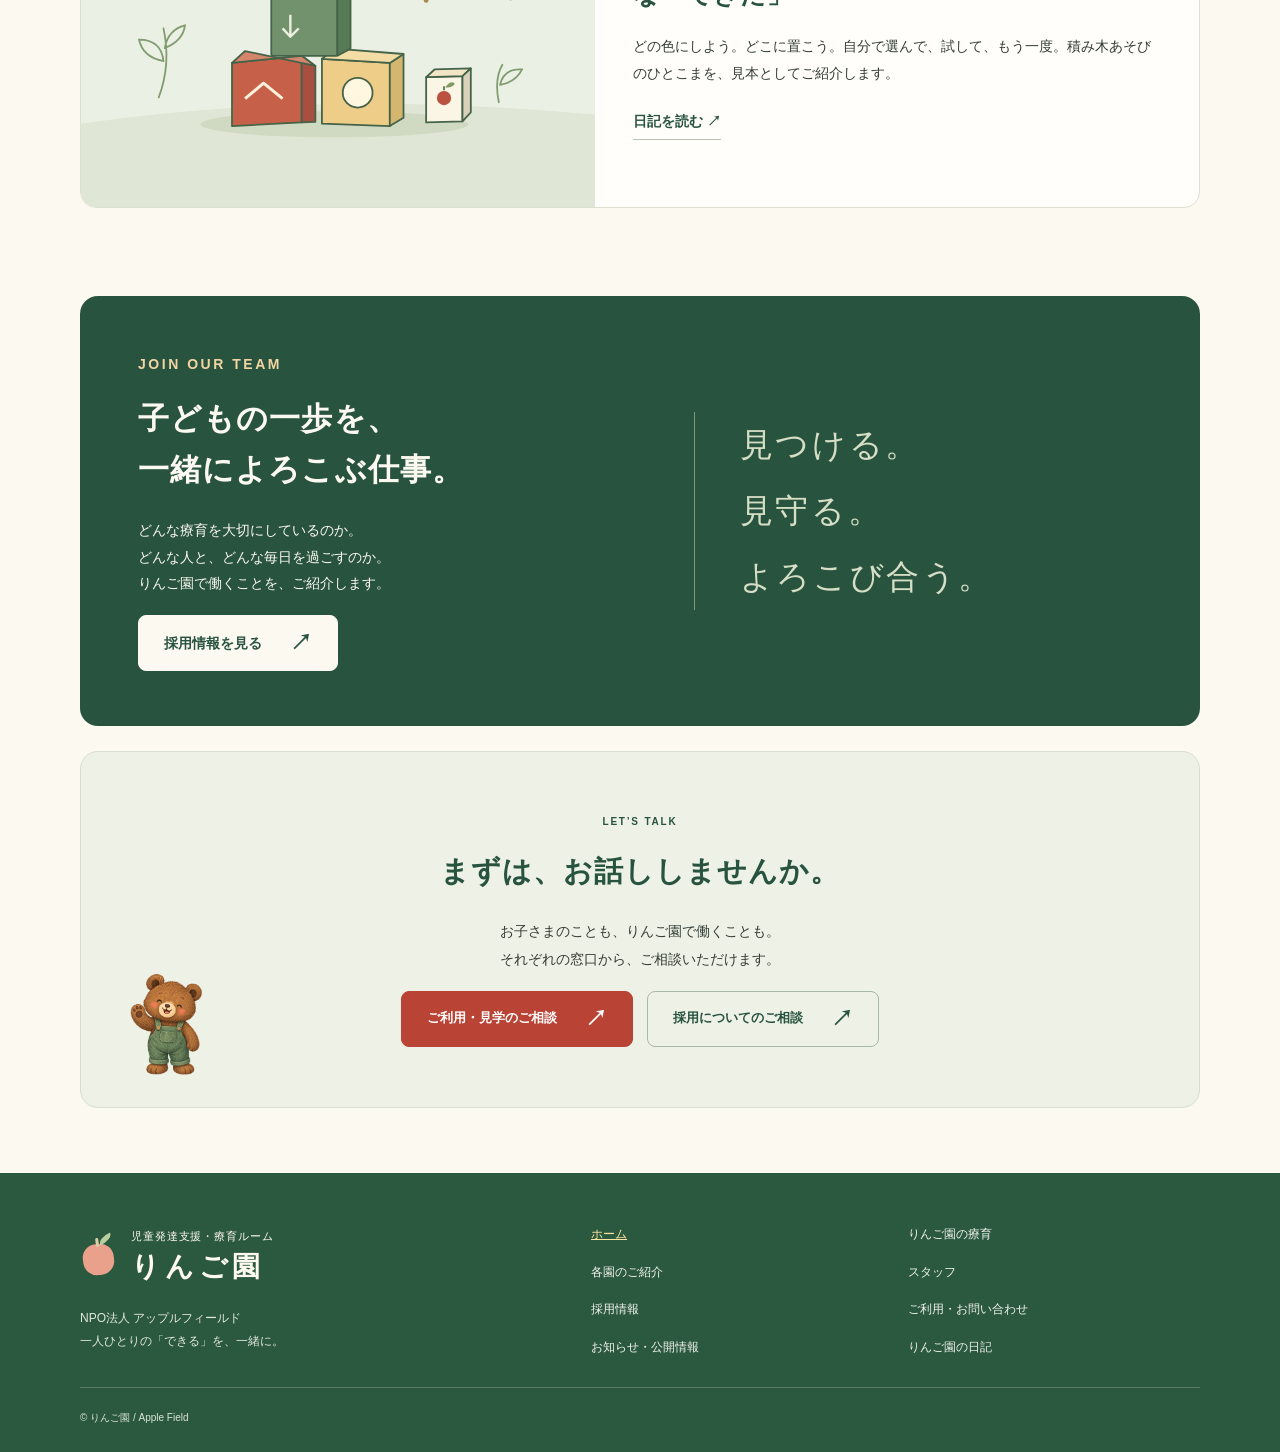
==== commit 690a41a0: "Add files via upload" ====
--- a/index.html
+++ b/index.html
@@ -11,25 +11,27 @@
 <meta property="og:locale" content="ja_JP">
 <link rel="stylesheet" href="style.css">
 <link rel="stylesheet" href="blog.css">
+<link rel="stylesheet" href="orchard-theme.css">
 </head>
-<body><a class="skip" href="#main">本文へ移動</a>
+<body class="orchard-page orchard-home"><a class="skip" href="#main">本文へ移動</a>
 <div class="draft">ホームページ刷新案 · 掲載内容の確認中</div>
 <header class="header"><a class="brand" href="index.html" aria-current="page"><span class="brand-mark" aria-hidden="true">●</span><span><small>児童発達支援・療育ルーム</small><strong>りんご園</strong></span></a><button class="menu-toggle" aria-expanded="false" aria-controls="navigation">メニュー</button>
 <nav id="navigation" aria-label="メインメニュー"><a href="care.html">りんご園の療育</a><a href="rooms.html">各園のご紹介</a><a href="blog.html">日記</a><a href="staff.html">スタッフ</a><a href="recruit.html">採用情報</a><a href="contact.html">ご利用・お問い合わせ</a>
 </nav>
 </header>
 <main id="main"><!-- トップのメインビジュアル -->
-<section class="hero wrap">
+<div class="hero-stage"><section class="hero wrap">
 <div class="hero-copy">
 <p class="eyebrow">大阪府堺市の児童発達支援</p>
-<h1>ちいさな「できた」が、<br><em>おおきな</em><br>自信になる。</h1>
+<h1><span class="hero-opening">ちいさな「できた」が、</span><br><em>おおきな</em><br>自信になる。</h1>
 <p class="hero-desc">自分で選ぶ。夢中になる。音を楽しむ。<br>その子らしい一歩を、りんご園で。</p><a class="button " href="care.html">りんご園の療育を知る<span aria-hidden="true">↗</span></a>
 <p class="hero-note">未就学のお子さまのための療育ルーム</p>
 </div>
-<div class="hero-art"><img src="assets/orchard.png" alt="りんごの木の下で、うさぎとくまが遊ぶ絵本風のイラスト" width="1536" height="1024">
+<div class="hero-art"><img src="assets/orchard.png" alt="りんごの木の下で、うさぎとくまが遊ぶ絵本風のイラスト" width="1536" height="1024" fetchpriority="high" decoding="async">
 <p class="art-caption">ひとりひとり、ちがう実り。</p>
 </div>
 </section>
+<div class="orchard-ribbon" aria-label="大切にする体験"><span>えらぶ。</span><span>あそぶ。</span><span>みつける。</span></div></div>
 <section class="entry wrap" aria-label="目的別のご案内"><a href="contact.html"><span class="entry-label">ご利用をお考えの方へ</span><strong>見学・療育のご相談</strong><span class="circle-arrow">↗</span></a><a href="recruit.html"><span class="entry-label">いっしょに働きたい方へ</span><strong>りんご園の採用情報</strong><span class="circle-arrow">↗</span></a>
 </section>
 <section class="news-strip wrap"><span class="eyebrow">お知らせ</span><time datetime="2026-06-18">2026.06.18</time><a href="news.html">堺東りんご園がオープンしました <span aria-hidden="true">↗</span></a>
@@ -37,42 +39,14 @@
 <section class="section wrap about">
 <div>
 <p class="eyebrow">OUR WISH</p>
-<h2>「自分にできること」を<br>見つける場所。</h2><img class="bear-accent" src="assets/bear-apple.png" alt="" aria-hidden="true" width="1280" height="1280" loading="lazy" decoding="async">
+<h2>「自分にできること」を<br>見つける場所。</h2><div class="wish-art" aria-hidden="true"><img class="orchard-tree" src="assets/orchard-tree.png" alt="" width="1211" height="1299" loading="lazy" decoding="async"><img class="bear-accent" src="assets/bear-apple.png" alt="" width="1280" height="1280" loading="lazy" decoding="async"></div>
 </div>
 <div>
 <p>お子さまが、自分の人生を選んでいけるように。<br>りんご園は、一人ひとりに寄り添いながら、<br>その子の「やってみたい」を大切にします。</p>
 <p>個別療育と小グループの療育を組み合わせ、<br>お子さまに合わせた個別支援計画をつくります。</p><a class="text-link" href="care.html">私たちが大切にしていること ↗</a>
 </div>
 </section><!-- ３本の柱 -->
-<section class="section tinted">
-<div class="wrap">
-<p class="eyebrow">OUR CARE</p>
-<h2>楽しさから育つ、３つの療育。</h2>
-<div class="feature-grid">
-<article class="feature">
-<div class="feature-text"><span class="number">01</span>
-<h3>モンテッソーリ療育</h3>
-<p class="catch">やってみたい、を大切に。</p>
-<p>教具に触れ、自分で選び、取り組む時間。日常生活の基礎を、一人ひとりのペースで育みます。</p>
-</div>
-</article>
-<article class="feature">
-<div class="feature-text"><span class="number">02</span>
-<h3>発語リズム療育</h3>
-<p class="catch">ことばを、リズムにのせて。</p>
-<p>音楽のリズムを身体で感じながら、楽しくことばに親しむ療育です。</p>
-</div>
-</article>
-<article class="feature">
-<div class="feature-text"><span class="number">03</span>
-<h3>ピアノ療育</h3>
-<p class="catch">音を楽しむ。自分を表す。</p>
-<p>音楽に親しむ時間を通して、それぞれの「好き」や表現する楽しさを大切にします。</p>
-</div>
-</article>
-</div>
-</div>
-</section>
+<section class="section tinted care-summary"><div class="wrap"><div class="care-heading"><div><p class="eyebrow">OUR CARE</p><h2>楽しさから育つ、<br>３つの療育。</h2></div><p>えらぶこと。ことばにすること。<br>音を楽しむこと。<br>それぞれの「好き」を、育む時間。</p></div><div class="feature-grid"><article class="feature"><img class="therapy-icon" src="assets/care-montessori.svg" alt="" aria-hidden="true" width="96" height="96" loading="lazy"><div class="feature-text"><span class="number">01</span><h3>モンテッソーリ療育</h3><p class="catch">やってみたい、を大切に。</p><p>教具に触れ、自分で選び、取り組む時間。日常生活の基礎を、一人ひとりのペースで育みます。</p><a class="text-link" href="care.html#montessori">モンテッソーリ療育について ↗</a></div></article><article class="feature"><img class="therapy-icon" src="assets/care-rhythm.svg" alt="" aria-hidden="true" width="96" height="96" loading="lazy"><div class="feature-text"><span class="number">02</span><h3>発語リズム療育</h3><p class="catch">ことばを、リズムにのせて。</p><p>音楽のリズムを身体で感じながら、楽しくことばに親しむ療育です。</p><a class="text-link" href="care.html#rhythm">発語リズム療育について ↗</a></div></article><article class="feature"><img class="therapy-icon" src="assets/care-piano.svg" alt="" aria-hidden="true" width="96" height="96" loading="lazy"><div class="feature-text"><span class="number">03</span><h3>ピアノ療育</h3><p class="catch">音を楽しむ。自分を表す。</p><p>音楽に親しむ時間を通して、それぞれの「好き」や表現する楽しさを大切にします。</p><a class="text-link" href="care.html#piano">ピアノ療育について ↗</a></div></article></div></div></section>
 <section class="section wrap">
 <div class="section-head">
 <div>
@@ -84,17 +58,17 @@
 <article class="room">
 <p class="eyebrow">SAKAI / 百舌鳥陵南町</p>
 <h3>りんご園</h3>
-<p>〒591-8034 堺市北区百舌鳥陵南町3丁193-1A</p><a class="phone" href="tel:0722427208">072-242-7208</a><a class="text-link" href="rooms.html">園のご案内 ↗</a>
+<p>〒591-8034 堺市北区百舌鳥陵南町3丁193-1A</p><a class="phone" href="tel:0722427208">072-242-7208</a><a class="text-link" href="rooms.html#ringoen">園のご案内 ↗</a>
 </article>
 <article class="room">
 <p class="eyebrow">SAKAI / 新金岡</p>
 <h3>新金岡りんご園</h3>
-<p>〒591-8021 大阪府堺市北区新金岡2丁5-1-18 シャムス新金岡1A</p><a class="phone" href="tel:0722254822">072-225-4822</a><a class="text-link" href="rooms.html">園のご案内 ↗</a>
+<p>〒591-8021 大阪府堺市北区新金岡2丁5-1-18 シャムス新金岡1A</p><a class="phone" href="tel:0722254822">072-225-4822</a><a class="text-link" href="rooms.html#shinkanaoka">園のご案内 ↗</a>
 </article>
 <article class="room">
 <p class="eyebrow">SAKAI / 北丸保園</p>
 <h3>堺東りんご園</h3>
-<p>〒590-0037 堺市堺区北丸保園1-3</p><a class="phone" href="tel:0722804007">072-280-4007</a><a class="text-link" href="rooms.html">園のご案内 ↗</a>
+<p>〒590-0037 堺市堺区北丸保園1-3</p><a class="phone" href="tel:0722804007">072-280-4007</a><a class="text-link" href="rooms.html#sakaihigashi">園のご案内 ↗</a>
 </article>
 </div>
 </section><section class="section wrap blog-home"><div class="section-head"><div><p class="eyebrow">OUR DIARY</p><h2>りんご園の、今日のひとこま。</h2></div><a class="text-link" href="blog.html">日記をもっと読む ↗</a></div><div class="blog-list" data-blog-list data-limit="1"></div><noscript><p>日記を表示するにはJavaScriptを有効にしてください。</p></noscript></section><!-- 採用への入り口 -->
@@ -119,8 +93,8 @@
 <div class="brand"><span class="brand-mark" aria-hidden="true">●</span><span><small>児童発達支援・療育ルーム</small><strong>りんご園</strong></span>
 </div>
 <p>NPO法人 アップルフィールド<br>一人ひとりの「できる」を、一緒に。</p>
-<div class="footer-links"><a href="index.html">ホーム</a><a href="care.html">りんご園の療育</a><a href="rooms.html">各園のご紹介</a><a href="staff.html">スタッフ</a><a href="recruit.html">採用情報</a><a href="contact.html">ご利用・お問い合わせ</a><a href="news.html">お知らせ・公開情報</a>
-<a href="blog.html">りんご園の日記</a></div>
+<nav class="footer-links" aria-label="フッターメニュー"><a href="index.html" aria-current="page">ホーム</a><a href="care.html">りんご園の療育</a><a href="rooms.html">各園のご紹介</a><a href="staff.html">スタッフ</a><a href="recruit.html">採用情報</a><a href="contact.html">ご利用・お問い合わせ</a><a href="news.html">お知らせ・公開情報</a>
+<a href="blog.html">りんご園の日記</a></nav>
 <p class="fine">© りんご園 / Apple Field</p>
 </div>
 </footer>
@@ -129,4 +103,4 @@
 <script src="script.js" defer>
 </script>
 </body>
-</html>+</html>
--- a/orchard-theme.css
+++ b/orchard-theme.css
@@ -0,0 +1,408 @@
+/* りんご園 — 深緑、生成り、りんごの赤。装飾よりも内容が伝わる設計。 */
+.orchard-page {
+  --cream: #fcf9f1; --paper: #fffefa; --green: #28533f;
+  --red: #b94436; --red-dark: #94392e; --ink: #343d34;
+  --muted: #626b60; --line: #dce0d2; --tint: #eef1e6;
+  --radius: 16px; --space: 88px;
+  background: var(--cream); color: var(--ink); line-height: 1.9;
+}
+.orchard-page h1,.orchard-page h2,.orchard-page h3 { letter-spacing: .035em; text-wrap: pretty; }
+.orchard-page h2 { color: var(--green); font-size: clamp(25px,2.5vw,34px); }
+.orchard-page p { text-wrap: pretty; }
+.orchard-page .keep { white-space: nowrap; }
+.orchard-page .wrap,.orchard-page .footer-inner { width: min(1120px,calc(100% - 80px)); }
+.orchard-page .narrow { max-width: 820px; }
+.orchard-page .eyebrow { font-size: 11px; letter-spacing: .18em; margin-bottom: 16px; }
+.orchard-page .draft { background: var(--green); font-size: 10px; letter-spacing: .08em; padding: 3px 12px; }
+.orchard-page .header { background: var(--cream); padding: 25px 40px; }
+.orchard-page .brand { gap: 14px; }
+.orchard-page .brand strong { font-size: 29px; }
+.orchard-page .brand-mark { font-size: 0; position: relative; width: 31px; height: 31px; flex: 0 0 31px; border-radius: 43% 44% 45% 45%; background: var(--red); transform: rotate(-8deg); margin: 7px 3px 0; }
+.orchard-page .brand-mark::before { content: ""; position: absolute; width: 14px; height: 8px; left: 18px; top: -8px; background: #69905b; border-radius: 100% 0 100% 0; transform: rotate(-15deg); }
+.orchard-page .brand-mark::after { content: ""; position: absolute; width: 3px; height: 9px; left: 15px; top: -6px; background: #795336; border-radius: 2px; }
+.orchard-page .header nav { gap: 21px; }
+.orchard-page .header nav a { font-size: 13px; }
+.orchard-page .header nav a:last-child { border-radius: 8px; padding: 12px 18px; }
+.orchard-page .header nav a:last-child[aria-current]::after { display: none; }
+.orchard-page .button { border-radius: 8px; padding: 16px 25px; font-size: 14px; gap: 28px; box-shadow: none; min-height: 54px; }
+.orchard-page .button.outline { border-color: #a8b9a5; color: var(--green); }
+.orchard-page .button.outline:hover { background: #eef1e6; }
+.orchard-page .button.light { color: var(--green); background: var(--cream); }
+.orchard-page .button.light:hover { background: #fff; }
+.orchard-page .text-link { font-size: 14px; border-bottom-color: #b6c5b2; padding-bottom: 5px; }
+.orchard-page a:focus-visible,.orchard-page button:focus-visible,.orchard-page summary:focus-visible { outline: 3px solid var(--red); outline-offset: 5px; }
+.orchard-page .tinted { background: var(--tint); border-radius: 0; }
+.orchard-page .section-head { align-items: center; margin-bottom: 34px; }
+.orchard-page .section-head h2 { margin-bottom: 0; }
+.orchard-page .number { font: 500 21px/1.4 Georgia,serif; letter-spacing: .06em; color: var(--red); }
+.orchard-page .note,.orchard-page .fine { color: var(--muted); }
+.orchard-page .pending { font-size: 12px!important; color: #6b695c!important; }
+.orchard-page .draft-note { border-left: 2px solid #b6ad89; padding-left: 15px; font-size: 12px; }
+
+/* トップ: 一枚の絵を主役に。 */
+.hero-stage { background: radial-gradient(ellipse at 88% 10%,#f6d994,transparent 48%),linear-gradient(110deg,#fff3d0,#eeeccf); border-radius: 0 0 44px 44px; overflow: hidden; }
+.orchard-home .hero { grid-template-columns: .95fr 1.13fr; gap: 48px; padding-block: 62px 34px; }
+.orchard-home .hero h1 { color: var(--green); font-size: clamp(36px,3.6vw,49px); line-height: 1.5; letter-spacing: .035em; }
+.orchard-home .hero-opening { font-size: clamp(24px,2.3vw,32px); white-space: nowrap; }
+.orchard-home .hero h1 em { background: linear-gradient(transparent 83%,#e7bb58 83%); padding-bottom: 3px; }
+.orchard-home .hero .eyebrow { letter-spacing: .05em; font-size: 12px; display: inline-flex; align-items: center; gap: 9px; }
+.orchard-home .hero .eyebrow::before { content: ""; width: 6px; height: 6px; background: var(--red); border-radius: 50%; }
+.orchard-home .hero-desc { font-size: 15px; margin-top: 25px; }
+.orchard-home .hero-art { position: relative; margin: 0; }
+.orchard-home .hero-art>img { width: 100%; height: auto; aspect-ratio: 1.06; max-height: none; object-fit: cover; object-position: 50% 60%; border-radius: 46% 46% 18px 18px; border: 7px solid #fffaf0; mix-blend-mode: normal; }
+.orchard-home .art-caption { transform: none; margin: 14px 0 0; font-size: 12px; letter-spacing: .16em; }
+.orchard-ribbon { display: flex; justify-content: center; gap: 30px; padding: 18px 20px 24px; font-size: 12px; letter-spacing: .15em; color: var(--green); }
+.orchard-ribbon span+span::before { content: "・"; margin-right: 30px; color: #ab8e55; }
+.orchard-home .entry { border: 0; gap: 26px; padding: 30px 0 0; }
+.orchard-home .entry>a { padding: 22px 0; border: 0; border-bottom: 1px solid var(--line); }
+.orchard-home .entry>a+a { border-left: 0; padding-left: 26px; }
+.orchard-home .entry-label { font-size: 12px; }
+.orchard-home .entry strong { font-size: 20px; }
+.orchard-home .circle-arrow { background: none; border: 1px solid #b5c1ae; color: var(--green); width: 42px; height: 42px; font-size: 20px; }
+.orchard-home .news-strip { border-bottom: 1px solid var(--line); gap: 20px; font-size: 13px; padding-block: 24px; }
+.orchard-home .news-strip .eyebrow { margin: 0; font-size: 12px; }
+.orchard-home .about { align-items: center; gap: 80px; }
+.orchard-home .about p { line-height: 2.2; }
+.wish-art { display: flex; align-items: flex-end; max-width: 290px; height: 165px; margin-top: 25px; }
+.wish-art .orchard-tree { width: 170px; height: 165px; object-fit: contain; }
+.orchard-home .wish-art .bear-accent { width: 115px; margin: 0 0 0 -20px; }
+
+/* 療育: 同じ紙色のカード、意味のある小さな挿絵。 */
+.care-summary { position: relative; border-block: 1px solid #e0e4d7; }
+.care-heading { display: flex; justify-content: space-between; align-items: end; gap: 30px; }
+.care-heading h2 { margin: 0; }
+.care-heading>p { max-width: 310px; color: var(--muted); font-size: 14px; margin: 0; }
+.orchard-page .feature-grid { gap: 24px; margin-top: 38px; }
+.orchard-page .feature { min-width: 0; position: relative; display: flex; flex-direction: column; background: var(--paper); padding: 30px; border: 1px solid #dce1d2; border-radius: 16px; box-shadow: none; }
+.orchard-page .feature .therapy-icon { width: 78px; height: 78px; aspect-ratio: 1; object-fit: contain; border-radius: 0; margin-bottom: 20px; }
+.orchard-page .feature .number { position: absolute; right: 27px; top: 32px; font-size: 18px; color: #8d7960; }
+.orchard-page .feature-text { padding: 0; display: flex; flex-direction: column; flex: 1; }
+.orchard-page .feature h3 { font-size: 20px; margin: 0 0 12px; color: var(--green); }
+.orchard-page .feature .catch { font-size: 14px; font-weight: 700; margin-bottom: 10px; }
+.orchard-page .feature p { font-size: 14px; }
+.orchard-page .feature p:last-child { margin-bottom: 0; }
+.orchard-page .feature .text-link { font-size: 12px; margin-top: auto; padding-top: 12px; align-self: flex-start; }
+.care-section-link { text-align: center; margin-top: 28px; }
+.therapy-index { display: flex; flex-wrap: wrap; gap: 10px 26px; padding-top: 15px; font-size: 13px; }
+.therapy-index a { border-bottom: 1px solid #b7c5af; padding-bottom: 5px; }
+.therapy-list { padding-top: 0!important; }
+.therapy-detail { display: grid; grid-template-columns: 190px minmax(0,1fr); gap: 52px; padding: 44px 0; border-bottom: 1px solid var(--line); scroll-margin-top: 30px; }
+.therapy-detail:first-child { border-top: 0; padding-top: 15px; }
+.therapy-art { display: flex; align-items: center; justify-content: center; gap: 22px; background: #eff1e7; border-radius: 14px; min-height: 170px; }
+.therapy-art img { width: 100px; height: 100px; }
+.therapy-detail h2 { font-size: 26px; margin-bottom: 12px; }
+.therapy-detail .catch { color: var(--green); font-size: 16px; font-weight: 700; margin-bottom: 10px; }
+.therapy-detail p:last-child { font-size: 15px; max-width: 650px; margin: 0; }
+.activity-gallery { padding-top: 0!important; }
+.activity-gallery .photo-row { gap: 24px; }
+.activity-gallery figure { margin: 0; }
+.activity-gallery img { width: 100%; aspect-ratio: 1.15; object-fit: cover; border-radius: 13px; }
+.activity-gallery figcaption { margin-top: 14px; font-size: 13px; color: var(--muted); }
+.activity-gallery figcaption span { font: 16px Georgia,serif; color: #ab8b5c; margin-right: 12px; }
+
+/* 各ページの扉。大きな色面を繰り返さず、見出しと小さな案内役を置く。 */
+.orchard-page .page-intro { margin-top: 10px; margin-bottom: 38px; padding: 30px 0 34px; border: 0; border-bottom: 1px solid var(--line); border-radius: 0; background: none; }
+.orchard-page .page-intro h1 { color: var(--green); font-size: clamp(29px,3vw,40px); line-height: 1.6; margin-bottom: 19px; }
+.orchard-page .page-intro .lead { font-size: 15px; max-width: 760px; margin-bottom: 0; }
+.orchard-page .bear-intro { grid-template-columns: minmax(0,1fr) 160px; gap: 40px; }
+.orchard-page .bear-intro>.bear-accent { width: 136px; margin: 0 12px 0 0; }
+.orchard-rooms .page-intro>.bear-accent { width: 154px; height: 162px; }
+.orchard-news .page-intro { padding-block: 35px; }
+.orchard-news .page-intro>.bear-accent { width: 103px; }
+.orchard-blog .page-intro { padding-block: 40px; }
+.orchard-blog .page-intro>.bear-accent { width: 150px; }
+.orchard-page .lead { color: var(--muted); }
+
+/* 園の情報: 色分けに頼らず、名称と所在地で見分ける。 */
+.orchard-page .room-grid { gap: 24px; }
+.orchard-page .room { background: transparent; border: 0; border-top: 1px solid #9eb197; border-radius: 0; padding: 25px 0 0; display: flex; flex-direction: column; align-items: start; box-shadow: none; }
+.orchard-page .room h3 { font-size: 22px; color: var(--green); }
+.orchard-page .room .eyebrow { font-size: 10px; color: #707963; }
+.orchard-page .room p { font-size: 13px; }
+.orchard-page .room .phone { font-family: var(--font); font-size: 22px; font-weight: 600; letter-spacing: .015em; margin-top: auto; }
+.orchard-page .room .text-link { font-size: 13px; }
+.room-directory { display: grid; gap: 0; padding-top: 0!important; }
+.room-profile { display: grid; grid-template-columns: 90px 1fr 1fr; column-gap: 30px; padding: 40px 0; border-bottom: 1px solid var(--line); align-items: start; scroll-margin-top: 25px; }
+.room-profile:first-child { border-top: 0; padding-top: 15px; }
+.room-index { font: 52px/1.2 Georgia,serif; color: #acb89f; }
+.room-profile .eyebrow { margin-bottom: 10px; font-size: 11px; }
+.room-profile h2 { font-size: 27px; }
+.room-profile-address p { font-size: 14px; margin-bottom: 12px; }
+.room-profile .phone { font: 600 23px/1.6 var(--font); margin-block: 12px; }
+.room-profile .pending { grid-column: 2 / -1; margin: 13px 0 0; }
+.room-profile .text-link { margin: 0; }
+.room-note { display: grid; grid-template-columns: 1fr auto; gap: 24px; align-items: center; padding: 32px 36px; background: var(--tint); border-radius: 14px; margin-bottom: 30px; }
+.room-note h2 { font-size: 23px; }
+.room-note p { margin: 0; font-size: 14px; }
+
+/* スタッフ: 名前と紹介を読みやすく、人物像を架空の絵で補わない。 */
+.orchard-staff .staff-grid { display: block; margin-top: 36px; }
+.orchard-staff .staff-card { display: grid; grid-template-columns: 250px 1fr; gap: 52px; border: 0; border-top: 1px solid #c5cfbd; border-radius: 0; padding: 32px 0; background: none; box-shadow: none; }
+.orchard-staff .staff-card:last-child { border-bottom: 1px solid #c5cfbd; }
+.orchard-staff .staff-card-top { gap: 0; margin: 0; align-items: start; }
+.orchard-staff .staff-card h3 { color: var(--green); font-size: 25px; margin: 4px 0; }
+.orchard-staff .staff-nickname { font-size: 12px; letter-spacing: .06em; }
+.orchard-staff .staff-role { font-size: 13px; font-weight: 600; margin-bottom: 12px; }
+.orchard-staff .staff-qualifications { font-size: 12px!important; padding-bottom: 14px; margin-bottom: 16px; line-height: 1.9; }
+.orchard-staff .staff-story>p:last-child { margin: 0; line-height: 2; }
+.orchard-staff #profiles { background: #eff1e8; }
+
+/* 採用: 実際の療育写真と、落ち着いた情報の組み方。 */
+.orchard-recruit .recruit-intro { display: grid; grid-template-columns: 1.1fr 1fr; align-items: center; gap: 52px; padding-bottom: 50px; }
+.recruit-photo { margin: 0; position: relative; }
+.recruit-photo img { width: 100%; height: auto; aspect-ratio: 1.2; object-fit: cover; border-radius: 80px 14px 14px 14px; }
+.recruit-photo figcaption { font-size: 11px; color: var(--muted); margin-top: 12px; }
+.orchard-recruit .page-links { gap: 18px; margin-top: 24px; font-size: 12px; }
+.orchard-recruit .work-card { padding-top: 24px; }
+.orchard-recruit .work-card h3 { font-size: 19px; color: var(--green); }
+.orchard-recruit .work-note { border-color: #b6c5a8; }
+.orchard-recruit .specs>div { grid-template-columns: 160px 1fr; padding-block: 22px; }
+.orchard-recruit .specs dt { color: var(--green); font-size: 14px; }
+.orchard-recruit .specs dd { font-size: 14px; }
+.orchard-home .recruit-banner { border-radius: 18px; padding: 55px 58px; grid-template-columns: 1.15fr 1fr; gap: 40px; }
+.orchard-home .recruit-banner h2 { color: var(--cream); font-size: 31px; }
+.orchard-home .recruit-banner p { font-size: 14px; }
+.orchard-home .recruit-words { transform: none; font-size: 33px; color: #d6dfc5; line-height: 2; border-left: 1px solid #7f977a; padding-left: 45px; }
+
+/* 相談: 電話と園名をひとつのまとまりに。 */
+.contact-list { display: grid; margin-top: 30px; }
+.contact-row { display: grid; grid-template-columns: 1fr auto; gap: 25px; align-items: center; border-top: 1px solid var(--line); padding: 27px 0; }
+.contact-row:last-child { border-bottom: 1px solid var(--line); }
+.contact-row h3 { color: var(--green); font-size: 23px; margin-bottom: 6px; }
+.contact-row p { font-size: 13px; margin-bottom: 0; }
+.contact-row .eyebrow { margin-bottom: 8px; font-size: 10px; }
+.contact-action { display: flex; align-items: center; gap: 25px; }
+.contact-action .phone { font: 600 23px/1.5 var(--font); border: 1px solid #abc0a5; border-radius: 9px; padding: 14px 22px; }
+.contact-action .phone span { display: block; font: 500 10px/1.6 var(--font); letter-spacing: .06em; }
+.contact-action .text-link { font-size: 12px; margin: 0; white-space: nowrap; }
+.consultation-note { display: grid; grid-template-columns: 130px 1fr; gap: 32px; align-items: center; padding: 38px; margin-block: 0 65px; background: var(--tint); border-radius: 15px; }
+.consultation-note img { width: 100px; margin-inline: auto; }
+.consultation-note h2 { font-size: 25px; }
+.consultation-note p { font-size: 14px; margin-bottom: 8px; }
+.consultation-note p:last-child { margin-bottom: 0; }
+.orchard-page .faq { margin-top: 32px; }
+.orchard-page summary { padding-block: 24px; font-size: 15px; }
+.orchard-page .q { font-size: 19px; }
+.orchard-page .answer { font-size: 14px; padding-left: 40px; }
+.orchard-contact .small-cta { display: grid; grid-template-columns: 1fr auto; align-items: center; gap: 25px; padding: 30px 0 60px; }
+.orchard-contact .small-cta h2 { font-size: 22px; }
+.orchard-contact .small-cta p { font-size: 14px; margin: 0; }
+
+/* お知らせと公開資料。 */
+.orchard-news .news-item { display: grid; grid-template-columns: 125px 1fr; column-gap: 35px; padding-block: 32px; }
+.orchard-news .news-item time { font-size: 12px; grid-row: 1 / 5; padding-top: 5px; color: var(--green); }
+.orchard-news .news-item h2 { font-size: 22px; }
+.orchard-news .news-item p { font-size: 14px; }
+.orchard-news .news-item .text-link { justify-self: start; margin: 0; }
+.orchard-news .news-item.documents { display: block; background: var(--paper); border: 1px solid var(--line); border-radius: 14px; padding: 30px; margin-top: 38px; }
+.orchard-news .document-list a { font-size: 14px; }
+.orchard-news .document-type { border: 1px solid #b6c6ad; padding: 2px 9px; border-radius: 4px; font-size: 10px; }
+
+/* 日記: 本文を読むための紙面。 */
+.orchard-page .blog-toolbar { margin-bottom: 24px; }
+.orchard-page .blog-filters[hidden] { display: none; }
+.orchard-page .blog-filters button { border-radius: 6px; font-size: 12px; }
+.orchard-page .blog-count { font-size: 12px; color: var(--muted); margin: 0; }
+.orchard-page .blog-card { border: 1px solid var(--line); border-radius: 16px; background: var(--paper); box-shadow: none; }
+.orchard-page .blog-card-link { grid-template-columns: .92fr 1.08fr; align-items: stretch; }
+.orchard-page .blog-card-copy { background: transparent; padding: 38px; align-self: center; }
+.orchard-page .blog-card .blog-cover { min-height: 290px; height: 100%; aspect-ratio: 1.35; object-fit: cover; }
+.orchard-page .blog-card .blog-cover-character { object-fit: contain; background: #eff1e6; }
+.orchard-page .blog-card h2 { font-size: 25px; line-height: 1.65; margin-block: 18px; }
+.orchard-page .blog-card p { font-size: 14px; }
+.orchard-page .blog-category { padding: 0; border-radius: 0; background: none; font-size: 11px; }
+.orchard-page .blog-meta { font-size: 11px; gap: 8px 14px; }
+.orchard-page .sample-label { background: #f1ecde; color: #675d49; border-radius: 4px; font-size: 10px; }
+.orchard-page .blog-home { padding-top: 0; }
+.orchard-page .blog-article { max-width: 760px; }
+.orchard-page .blog-article>h1 { font-size: clamp(27px,3vw,36px); letter-spacing: .015em; line-height: 1.7; }
+.orchard-page .blog-lead { font-size: 16px; }
+.orchard-page .sample-notice { font-size: 12px; background: #f2eee3; padding: 15px 20px; border-color: #b8a678; }
+.orchard-page .blog-figure img { border-radius: 14px; }
+.orchard-page .blog-figure figcaption { font-size: 11px; }
+.orchard-page .blog-body p { line-height: 2.15; }
+.orchard-page .blog-body h2 { font-size: 24px; border-left-width: 2px; }
+.orchard-page .breadcrumb { margin-block: 20px 30px; font-size: 12px; }
+.orchard-post .section { padding-bottom: 75px; }
+
+/* 書く人の画面。公開画面と同じロゴ、保存と書き出しの手順。 */
+.orchard-editor .editor-intro { padding-top: 40px; }
+.orchard-editor .editor-intro h1 { font-size: 32px; }
+.orchard-editor .editor-note { font-size: 13px; background: #edf1e6; border: 1px solid var(--line); border-radius: 10px; }
+.editor-steps { list-style: none; padding: 0; margin: 25px 0; display: grid; grid-template-columns: repeat(3,1fr); gap: 22px; }
+.editor-steps li { border-top: 1px solid #adbea5; padding-top: 12px; font-size: 13px; }
+.editor-steps span { font: 18px Georgia,serif; color: var(--red); margin-right: 12px; }
+.editor-steps small { display: block; color: var(--muted); font-size: 11px; margin-top: 5px; }
+.orchard-editor .editor-layout { gap: 26px; }
+.orchard-editor .editor-panel { padding: 28px; border-radius: 14px; }
+.orchard-editor .editor-panel input:not([type=checkbox]),.orchard-editor .editor-panel select,.orchard-editor .editor-panel textarea { border-color: #adb9a5; border-radius: 6px; font-weight: 400; }
+.orchard-editor .editor-buttons { padding-top: 15px; border-top: 1px solid var(--line); }
+.orchard-editor .editor-buttons .button { padding: 13px 17px; font-size: 12px; }
+.orchard-editor .editor-status { font-size: 12px; }
+.orchard-editor .editor-preview-label { color: var(--green); }
+.orchard-editor .editor-preview>h1 { font-size: 25px; }
+.orchard-editor .editor-backup { font-size: 12px; }
+.orchard-editor .editor-guide summary { font-size: 14px; }
+
+/* 相談の入り口とフッター。木とりんごの二重置きをなくす。 */
+.orchard-page .cta { position: relative; padding: 60px 38px; margin-block: 25px 65px; background: #edf1e6; border: 1px solid #d7dfce; border-radius: 18px; text-align: center; }
+.orchard-page .cta h2 { font-size: 29px; }
+.orchard-page .cta p { font-size: 14px; }
+.orchard-page .cta .eyebrow { font-size: 10px; }
+.orchard-page .cta.bear-cta { padding-inline: 170px; }
+.orchard-page .bear-cta>.bear-accent { position: absolute; width: 105px; left: 35px; bottom: 30px; margin: 0; }
+.orchard-page .cta .actions { gap: 14px; }
+.orchard-page .cta .button { font-size: 13px; }
+.orchard-recruit .cta { background: none; border-block: 1px solid var(--line); border-inline: 0; border-radius: 0; }
+.orchard-page footer { background: #2b5940; color: #fffaf0; padding: 50px 0 25px; }
+.orchard-page .footer-inner { display: grid; grid-template-columns: 1fr 1.35fr; column-gap: 60px; }
+.orchard-page .footer-inner>.brand { grid-column: 1; grid-row: 1; }
+.orchard-page .footer-inner>p:not(.fine) { grid-column: 1; grid-row: 2; font-size: 12px; color: #e2e8dc; margin: 18px 0 0; }
+.orchard-page .footer-links { grid-column: 2; grid-row: 1 / 3; display: grid; grid-template-columns: 1fr 1fr; align-content: start; gap: 15px 25px; margin: 0; }
+.orchard-page .footer-links a { font-size: 12px; color: #f1f3e9; }
+.orchard-page .footer-links [aria-current="page"] { color: #ffe3a0; }
+.orchard-page .footer-inner>.fine { grid-column: 1/-1; border-top: 1px solid #577c60; padding-top: 20px; margin: 28px 0 0; font-size: 10px!important; color: #dce5d4; }
+.orchard-page footer .brand-mark { background: #eaa18b; }
+.orchard-page footer .brand-mark::before { background: #b8cf9f; }
+.orchard-page footer .brand-mark::after { background: #dbcea7; }
+.orchard-page footer .brand strong { font-size: 28px; }
+
+@media(hover:hover) {
+  .orchard-page .blog-card:hover { box-shadow: 0 10px 24px #2b493d0b; }
+  .orchard-page .contact-action .phone:hover { background: var(--tint); }
+  .orchard-page .footer-links a:hover { text-decoration: underline; text-underline-offset: 5px; }
+}
+@media(max-width:1100px) {
+  .orchard-page .header { padding: 20px 30px; }
+  .orchard-page .header nav { gap: 6px; }
+  .orchard-page .header nav a { font-size: 14px; }
+  .orchard-page .header nav a:last-child { margin-top: 6px; }
+  .orchard-home .hero { gap: 28px; }
+  .orchard-home .hero h1 { font-size: 37px; }
+  .orchard-home .hero-opening { font-size: 24px; }
+  .orchard-page .feature { padding: 24px; }
+  .orchard-page .feature h3 { font-size: 18px; }
+  .orchard-page .room-grid { gap: 22px; }
+  .orchard-page .room h3 { font-size: 20px; }
+  .orchard-page .room .phone { font-size: 19px; }
+  .contact-action { gap: 15px; flex-direction: column; align-items: start; }
+  .contact-action .phone { font-size: 21px; }
+  .orchard-recruit .recruit-intro { gap: 30px; }
+  .orchard-recruit .page-intro h1 { font-size: 31px; }
+  .orchard-page .cta.bear-cta { padding-inline: 140px; }
+}
+@media(max-width:760px) {
+  .orchard-page { --space: 60px; font-size: 15px; }
+  .orchard-page .wrap,.orchard-page .footer-inner { width: calc(100% - 40px); }
+  .orchard-page .header { padding: 18px 20px; }
+  .orchard-page .brand { gap: 10px; }
+  .orchard-page .brand strong { font-size: 26px; }
+  .orchard-page .brand small { font-size: 9px; }
+  .orchard-page .menu-toggle { font-size: 12px; padding: 9px 14px; border-radius: 7px; }
+  .orchard-page .eyebrow { font-size: 10px; margin-bottom: 12px; }
+  .orchard-page h2 { font-size: 25px; }
+  .orchard-page .button { padding: 14px 20px; font-size: 13px; min-height: 50px; }
+  .hero-stage { border-radius: 0 0 25px 25px; }
+  .orchard-home .hero { grid-template-columns: 1fr; gap: 24px; padding-block: 30px 20px; }
+  .orchard-home .hero h1 { font-size: clamp(32px,8.6vw,43px); margin-bottom: 20px; }
+  .orchard-home .hero-opening { font-size: clamp(21px,6vw,29px); }
+  .orchard-home .hero .eyebrow { font-size: 11px; }
+  .orchard-home .hero-desc { margin-top: 0; font-size: 14px; }
+  .orchard-home .hero-note { font-size: 10px; }
+  .orchard-home .hero-art { width: min(100%,460px); justify-self: center; }
+  .orchard-home .hero-art>img { aspect-ratio: 1.4; border-width: 5px; border-radius: 36% 36% 12px 12px; }
+  .orchard-home .art-caption { font-size: 10px; margin-top: 10px; }
+  .orchard-ribbon { padding: 8px 10px 21px; gap: 14px; font-size: 11px; }
+  .orchard-ribbon span+span::before { margin-right: 14px; }
+  .orchard-home .entry { grid-template-columns: 1fr; gap: 0; padding-top: 10px; }
+  .orchard-home .entry>a,.orchard-home .entry>a+a { padding: 20px 0; border-top: 0; }
+  .orchard-home .entry strong { font-size: 18px; }
+  .orchard-home .entry-label { font-size: 11px; }
+  .orchard-home .news-strip { display: grid; grid-template-columns: auto 1fr; gap: 6px 16px; font-size: 12px; }
+  .orchard-home .news-strip a { grid-column: 1/-1; }
+  .orchard-home .about,.orchard-page .two-column { grid-template-columns: 1fr; gap: 28px; }
+  .orchard-home .about br { display: none; }
+  .wish-art { height: 140px; margin-top: 18px; }
+  .wish-art .orchard-tree { width: 145px; height: 140px; }
+  .orchard-home .wish-art .bear-accent { width: 92px; }
+  .care-heading { display: block; }
+  .care-heading>p { margin-top: 18px; max-width: none; }
+  .orchard-page .feature-grid { grid-template-columns: 1fr; gap: 16px; margin-top: 28px; }
+  .orchard-page .feature { padding: 25px; }
+  .orchard-page .feature .therapy-icon { width: 64px; height: 64px; margin-bottom: 17px; }
+  .orchard-page .feature h3 { font-size: 21px; }
+  .orchard-page .feature .number { top: 27px; }
+  .orchard-page .section-head { display: block; }
+  .orchard-page .section-head .text-link { margin-top: 14px; }
+  .orchard-page .page-intro { padding: 28px 0; margin-top: 0; margin-bottom: 30px; }
+  .orchard-page .bear-intro { display: block; position: relative; }
+  .orchard-page .bear-intro .eyebrow { min-height: 45px; padding-right: 80px; display: flex; align-items: center; }
+  .orchard-page .bear-intro>.bear-accent { width: 65px; height: 65px; position: absolute; right: 5px; top: 15px; margin: 0; }
+  .orchard-page .page-intro h1 { font-size: 28px; line-height: 1.6; }
+  .orchard-page .page-intro .lead { font-size: 14px; }
+  .therapy-index { font-size: 12px; gap: 13px; }
+  .therapy-detail { grid-template-columns: 1fr; gap: 22px; padding-block: 30px; }
+  .therapy-art { min-height: 0; width: 105px; padding: 15px; }
+  .therapy-art img { width: 75px; height: 75px; }
+  .therapy-detail h2 { font-size: 23px; }
+  .activity-gallery .photo-row { grid-template-columns: 1fr; gap: 28px; }
+  .activity-gallery img { aspect-ratio: 1.5; max-height: 350px; }
+  .activity-gallery figcaption { margin-top: 10px; }
+  .orchard-page .room-grid { grid-template-columns: 1fr; gap: 26px; }
+  .orchard-page .room h3 { font-size: 22px; }
+  .orchard-page .room .phone { font-size: 22px; margin-top: 0; }
+  .room-profile { grid-template-columns: 42px 1fr; gap: 12px 18px; padding-block: 30px; }
+  .room-index { font-size: 33px; grid-row: 1 / 3; }
+  .room-profile-title,.room-profile-address { grid-column: 2; }
+  .room-profile h2 { font-size: 24px; }
+  .room-profile .pending { grid-column: 2; }
+  .room-note { grid-template-columns: 1fr; padding: 26px; gap: 18px; }
+  .room-note .text-link { justify-self: start; }
+  .orchard-staff .staff-card { grid-template-columns: 1fr; gap: 19px; padding-block: 27px; }
+  .orchard-staff .staff-card h3 { font-size: 25px; }
+  .orchard-staff .staff-card-top { margin-bottom: 0; }
+  .orchard-recruit .recruit-intro { grid-template-columns: 1fr; gap: 30px; }
+  .recruit-photo img { aspect-ratio: 1.6; border-radius: 45px 12px 12px 12px; }
+  .orchard-recruit .work-grid { grid-template-columns: 1fr; gap: 25px; }
+  .orchard-recruit .specs>div { grid-template-columns: 1fr; gap: 7px; }
+  .orchard-home .recruit-banner { padding: 33px 27px; grid-template-columns: 1fr; border-radius: 14px; }
+  .orchard-home .recruit-banner h2 { font-size: 27px; }
+  .orchard-home .recruit-words { display: none; }
+  .contact-row { grid-template-columns: 1fr; gap: 18px; }
+  .contact-action { flex-direction: row; gap: 18px; flex-wrap: wrap; }
+  .contact-action .phone { font-size: 22px; padding: 12px 19px; }
+  .consultation-note { grid-template-columns: 1fr; padding: 28px; gap: 18px; margin-bottom: 45px; }
+  .consultation-note img { width: 78px; margin: 0; }
+  .consultation-note h2 { font-size: 23px; }
+  .orchard-page .answer { padding-left: 5px; padding-right: 5px; }
+  .orchard-contact .small-cta { grid-template-columns: 1fr; gap: 18px; }
+  .orchard-contact .small-cta .button { justify-self: start; }
+  .orchard-news .news-item { grid-template-columns: 1fr; gap: 12px; }
+  .orchard-news .news-item time { grid-row: auto; padding: 0; }
+  .orchard-news .news-item h2 { font-size: 21px; margin: 0; }
+  .orchard-news .news-item.documents { padding: 23px; }
+  .orchard-news .document-list a { gap: 14px; align-items: start; }
+  .orchard-news .document-type { font-size: 9px; white-space: nowrap; padding-inline: 6px; }
+  .orchard-page .blog-card-link { grid-template-columns: 1fr; }
+  .orchard-page .blog-card .blog-cover { min-height: 0; height: auto; aspect-ratio: 1.5; }
+  .orchard-page .blog-card-copy { padding: 25px; }
+  .orchard-page .blog-card h2 { font-size: 23px; }
+  .orchard-page .blog-article>h1 { font-size: 27px; }
+  .orchard-page .blog-body h2 { font-size: 22px; }
+  .orchard-editor .editor-intro h1 { font-size: 26px; }
+  .editor-steps { grid-template-columns: 1fr; gap: 12px; }
+  .editor-steps small { display: inline; margin-left: 10px; }
+  .orchard-editor .editor-panel { padding: 22px; }
+  .orchard-editor .editor-preview>h1 { font-size: 24px; }
+  .orchard-page .cta,.orchard-page .cta.bear-cta { margin-block: 15px 45px; padding: 36px 23px; border-radius: 14px; }
+  .orchard-page .cta h2 { font-size: 24px; }
+  .orchard-page .cta .actions { flex-direction: column; align-items: stretch; gap: 12px; }
+  .orchard-page .bear-cta>.bear-accent { position: static; width: 78px; margin: 0 auto 20px; }
+  .orchard-page .footer-inner { grid-template-columns: 1fr; }
+  .orchard-page .footer-links { grid-column: 1; grid-row: 3; margin-top: 28px; gap: 14px 20px; }
+  .orchard-page .footer-inner>.fine { grid-row: 4; }
+  .orchard-page footer { padding-top: 38px; }
+}
+@media(prefers-reduced-motion:reduce) {
+  .orchard-page *, .orchard-page *::before, .orchard-page *::after { animation: none!important; transition: none!important; scroll-behavior: auto!important; }
+}
